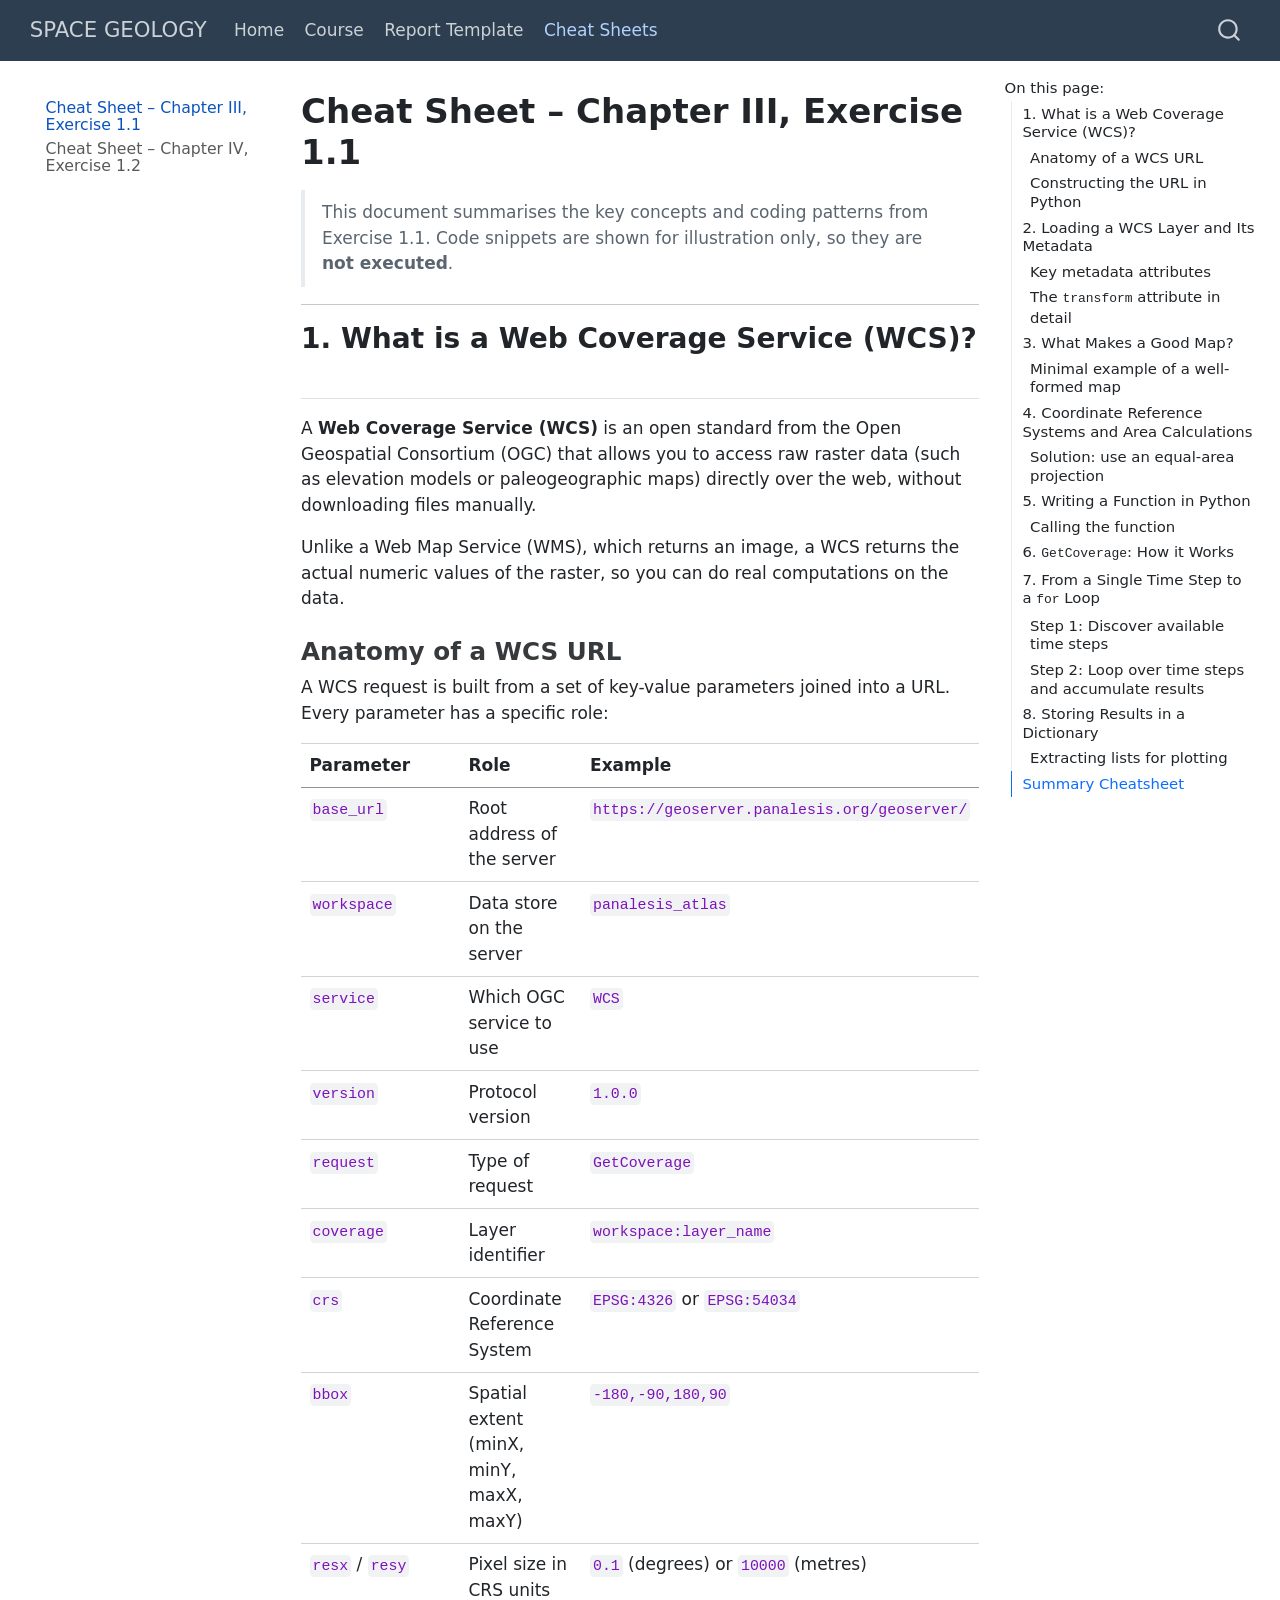
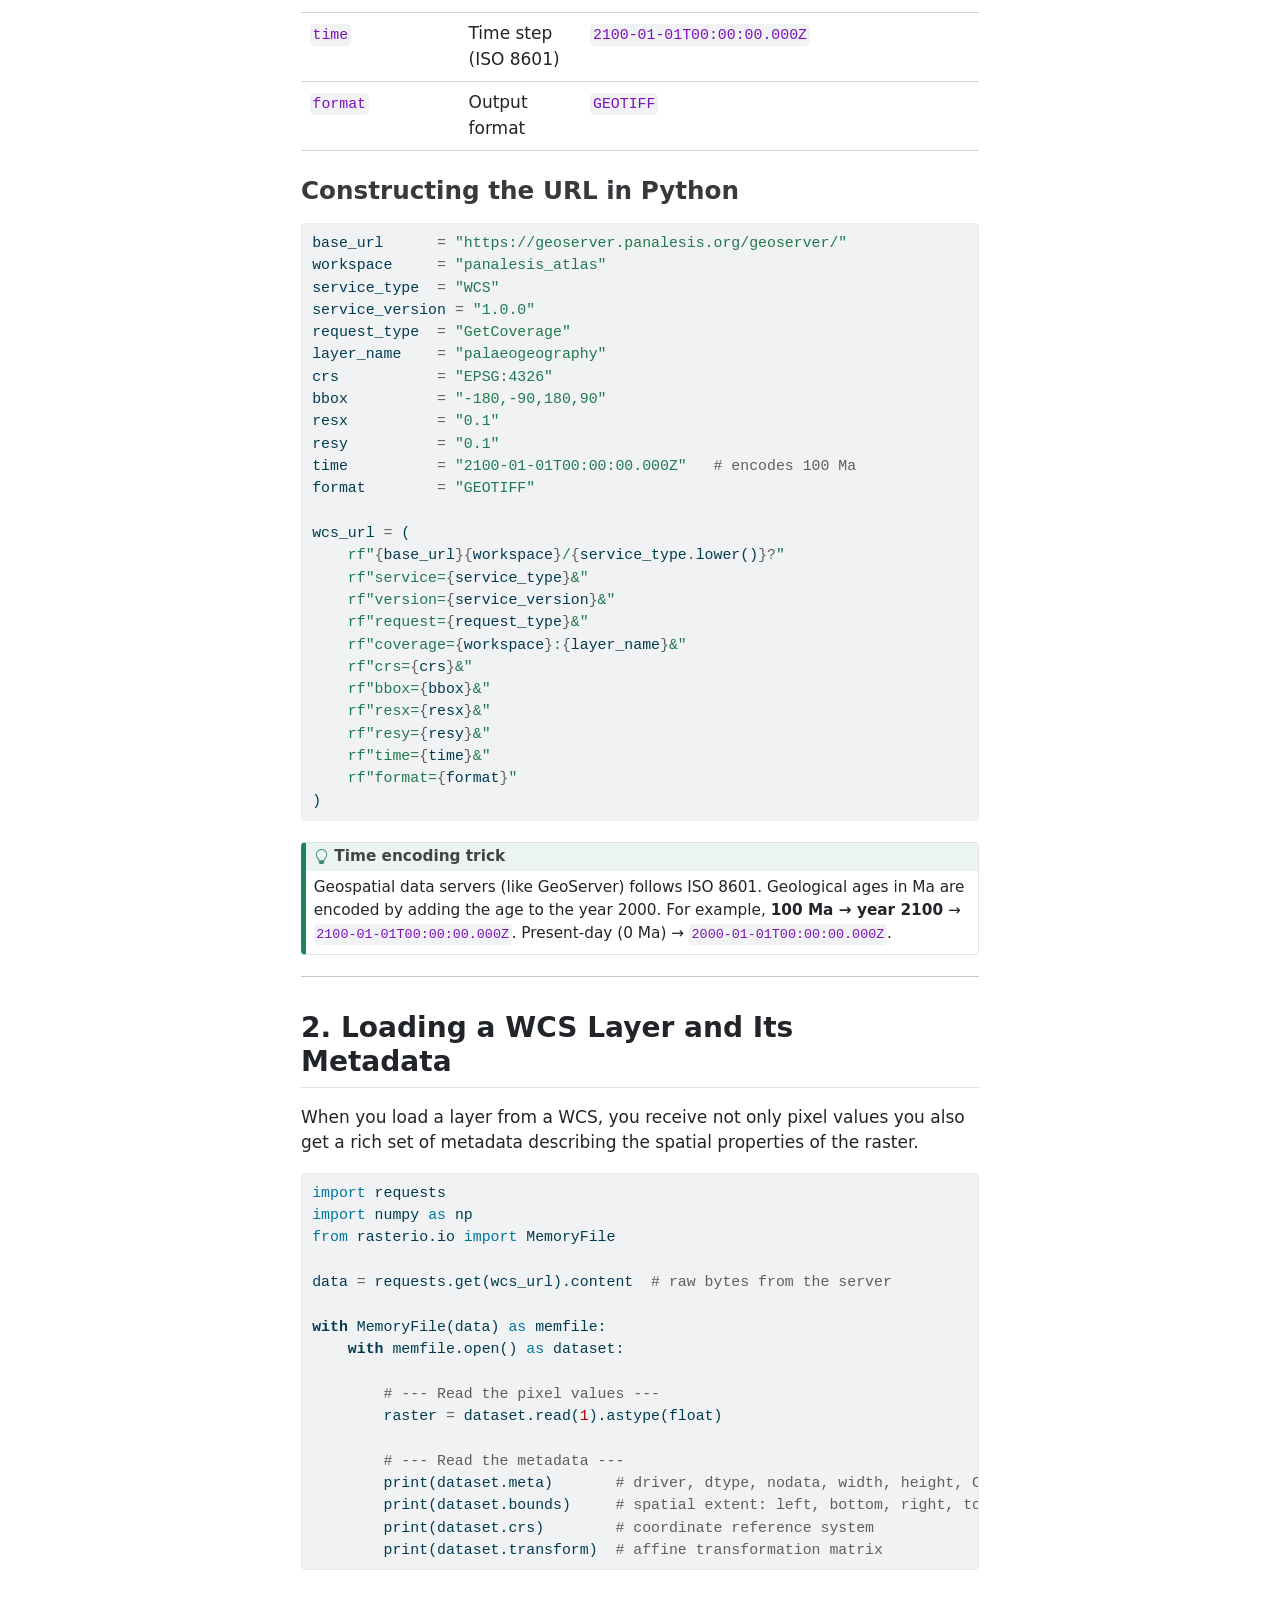
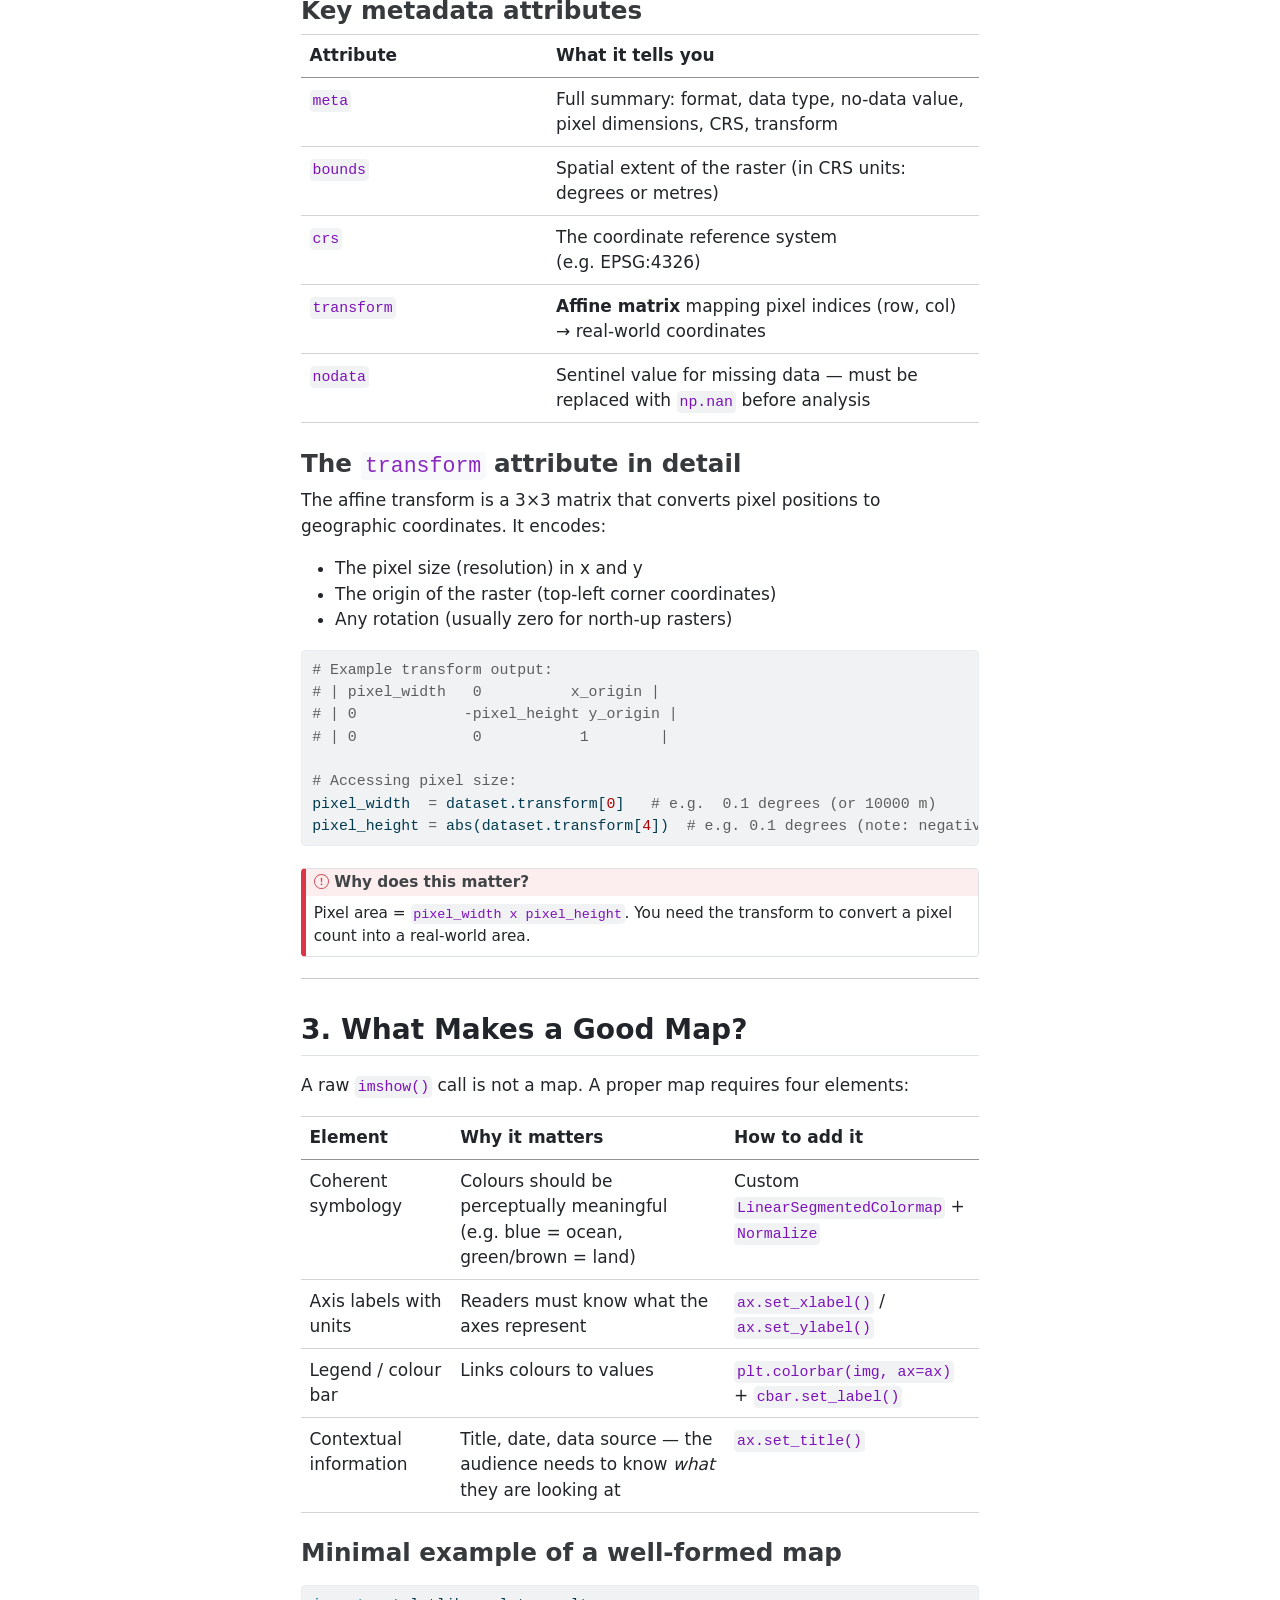
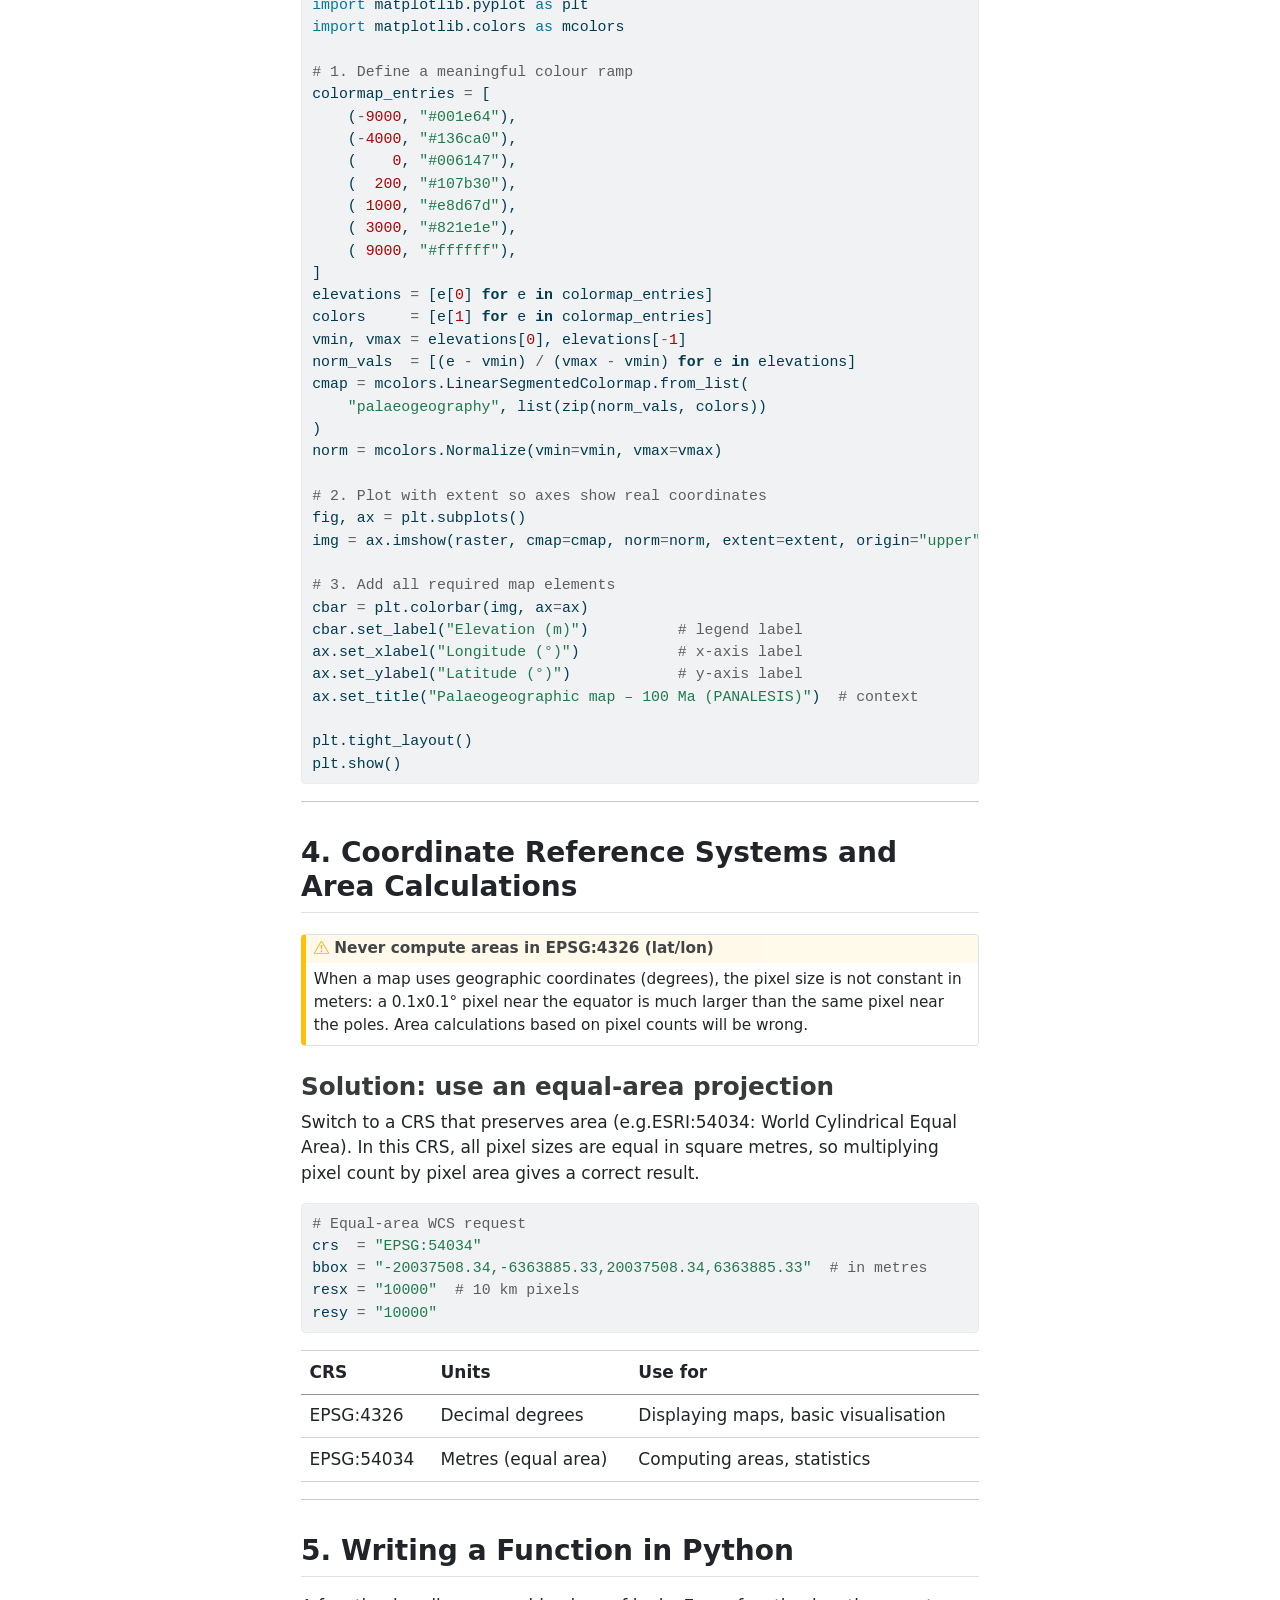
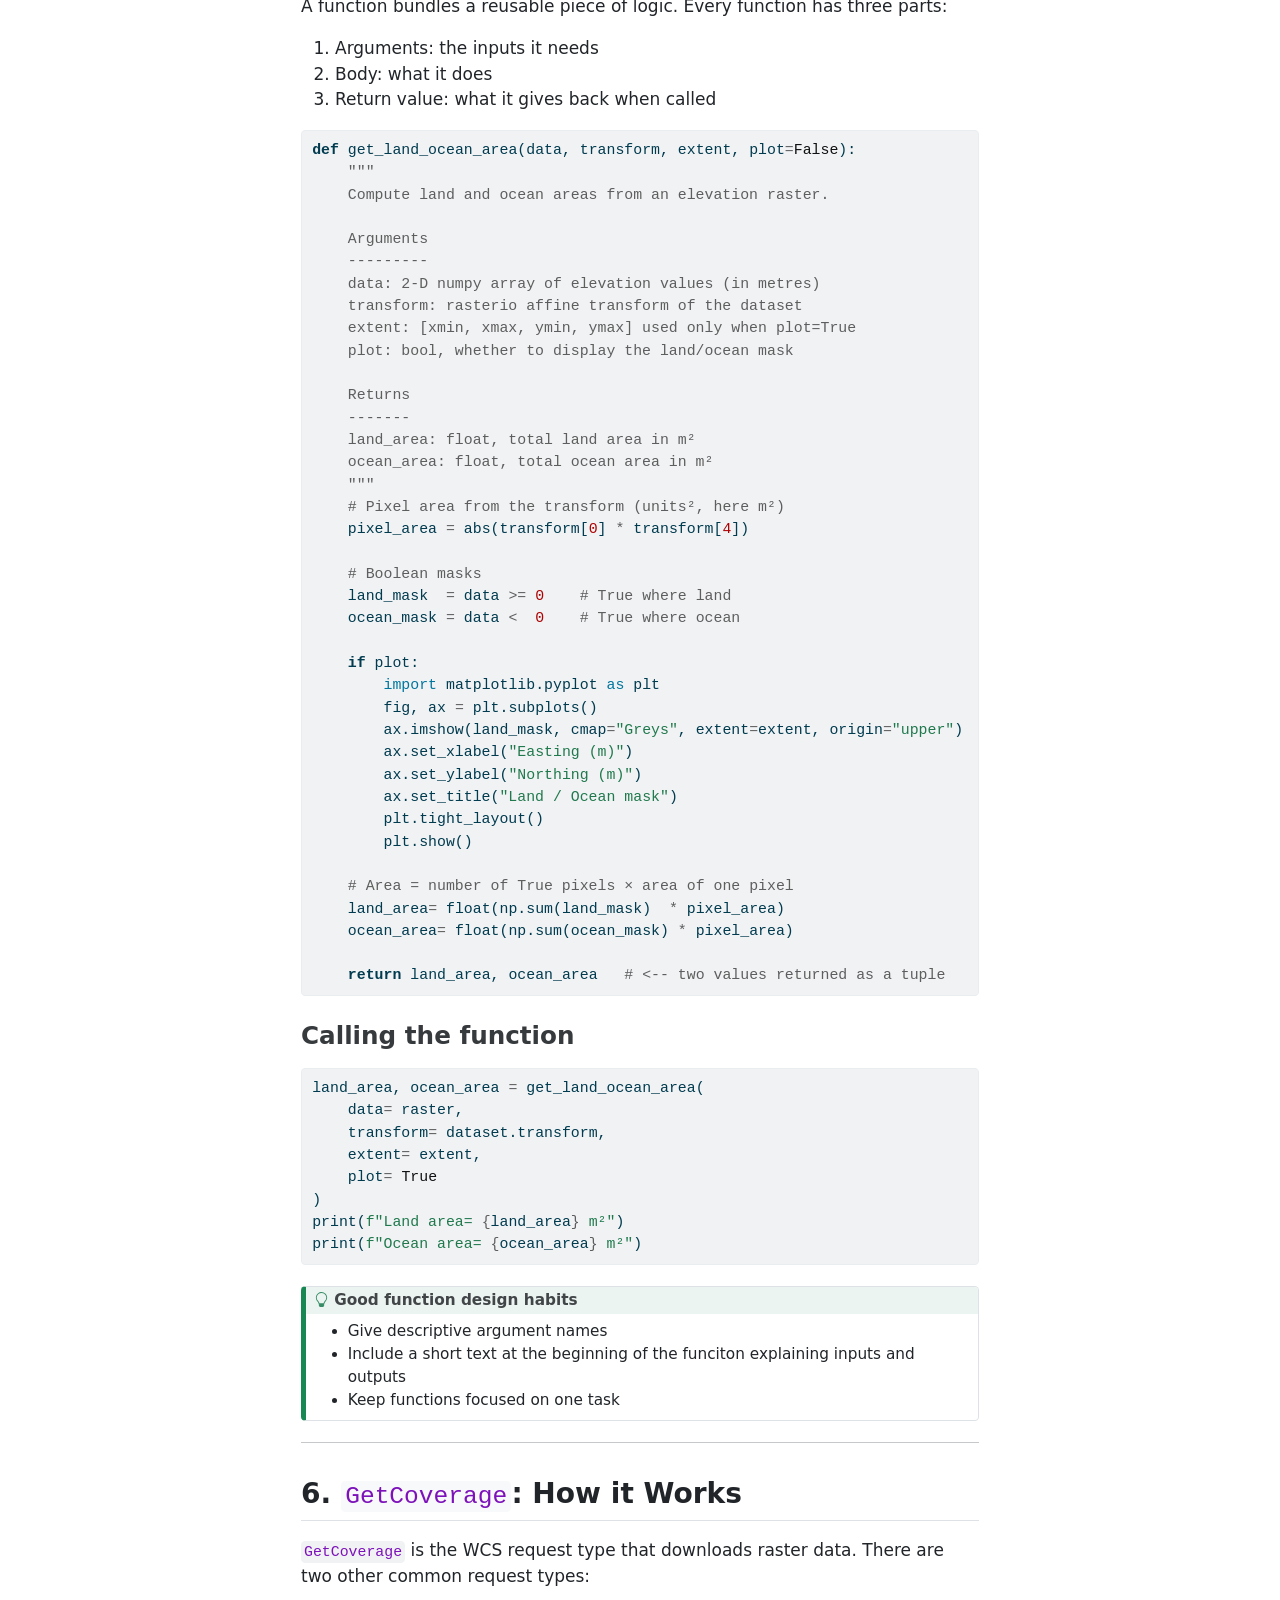
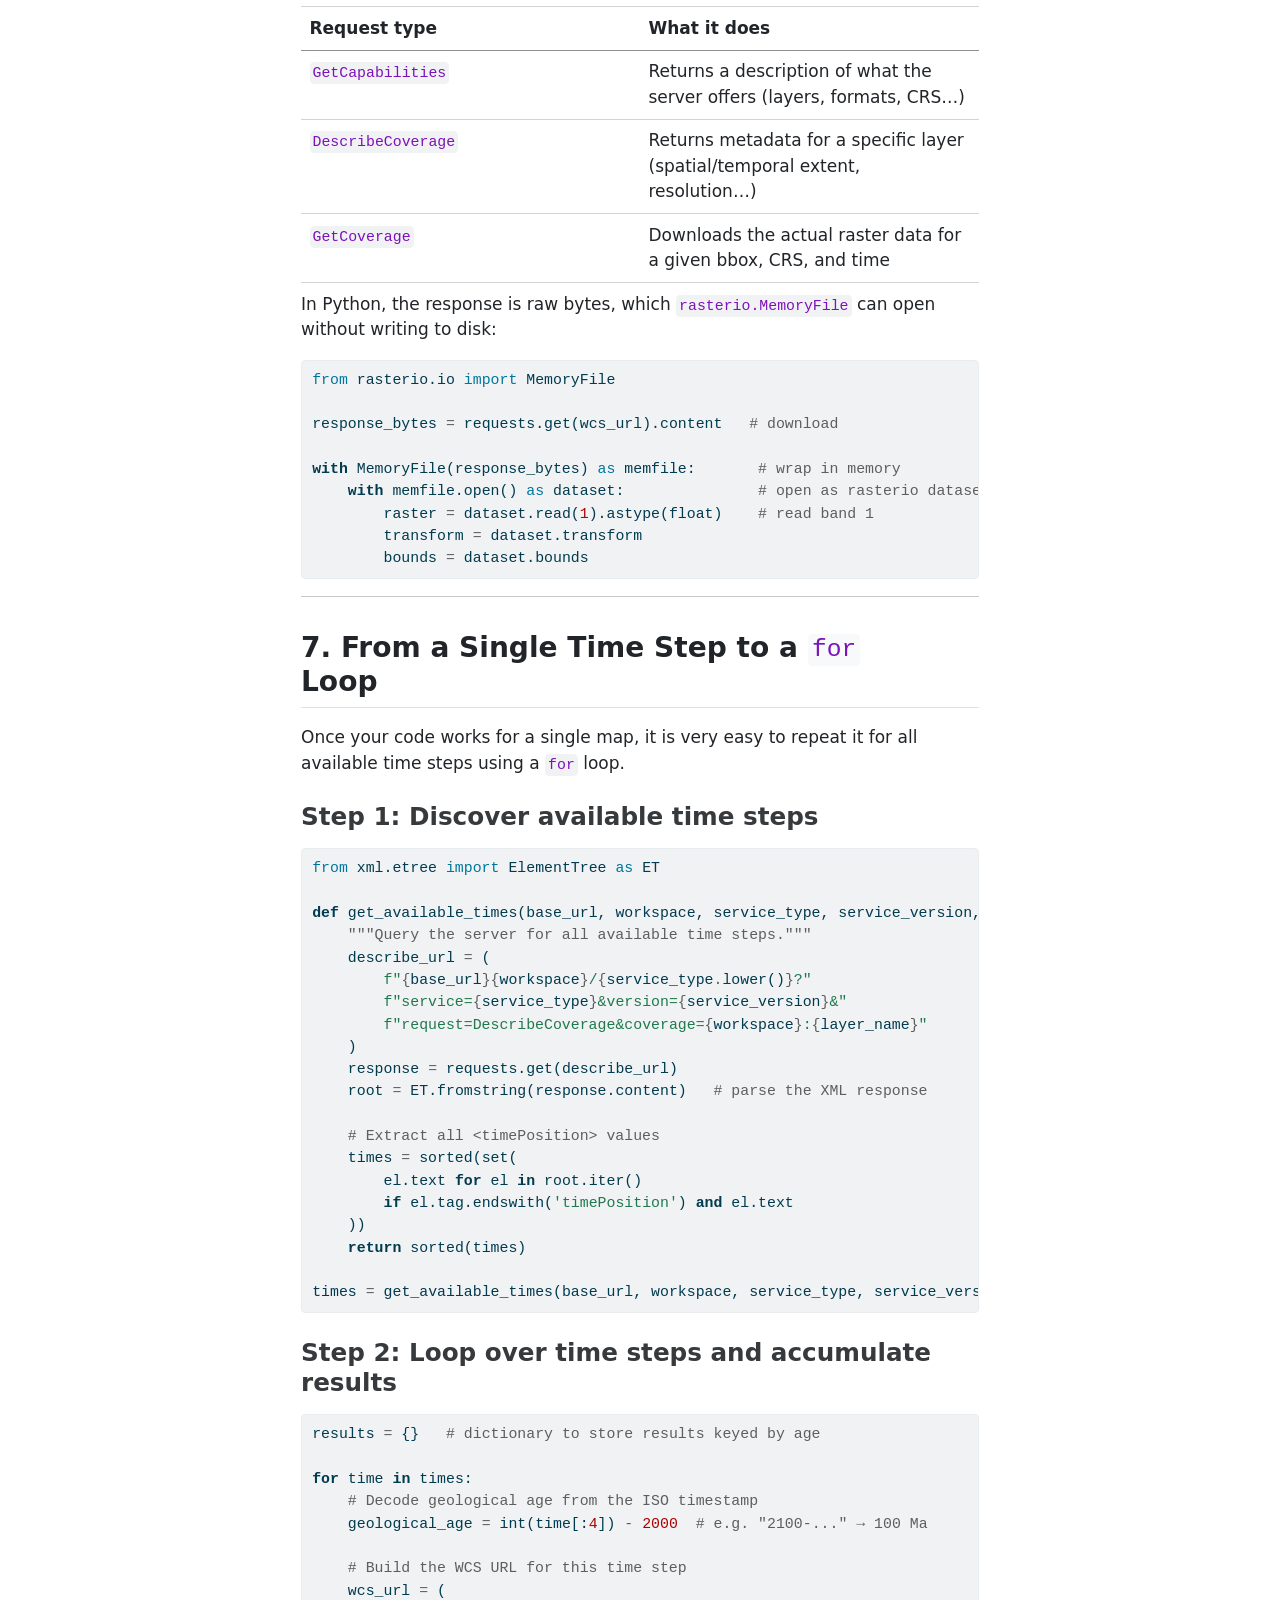
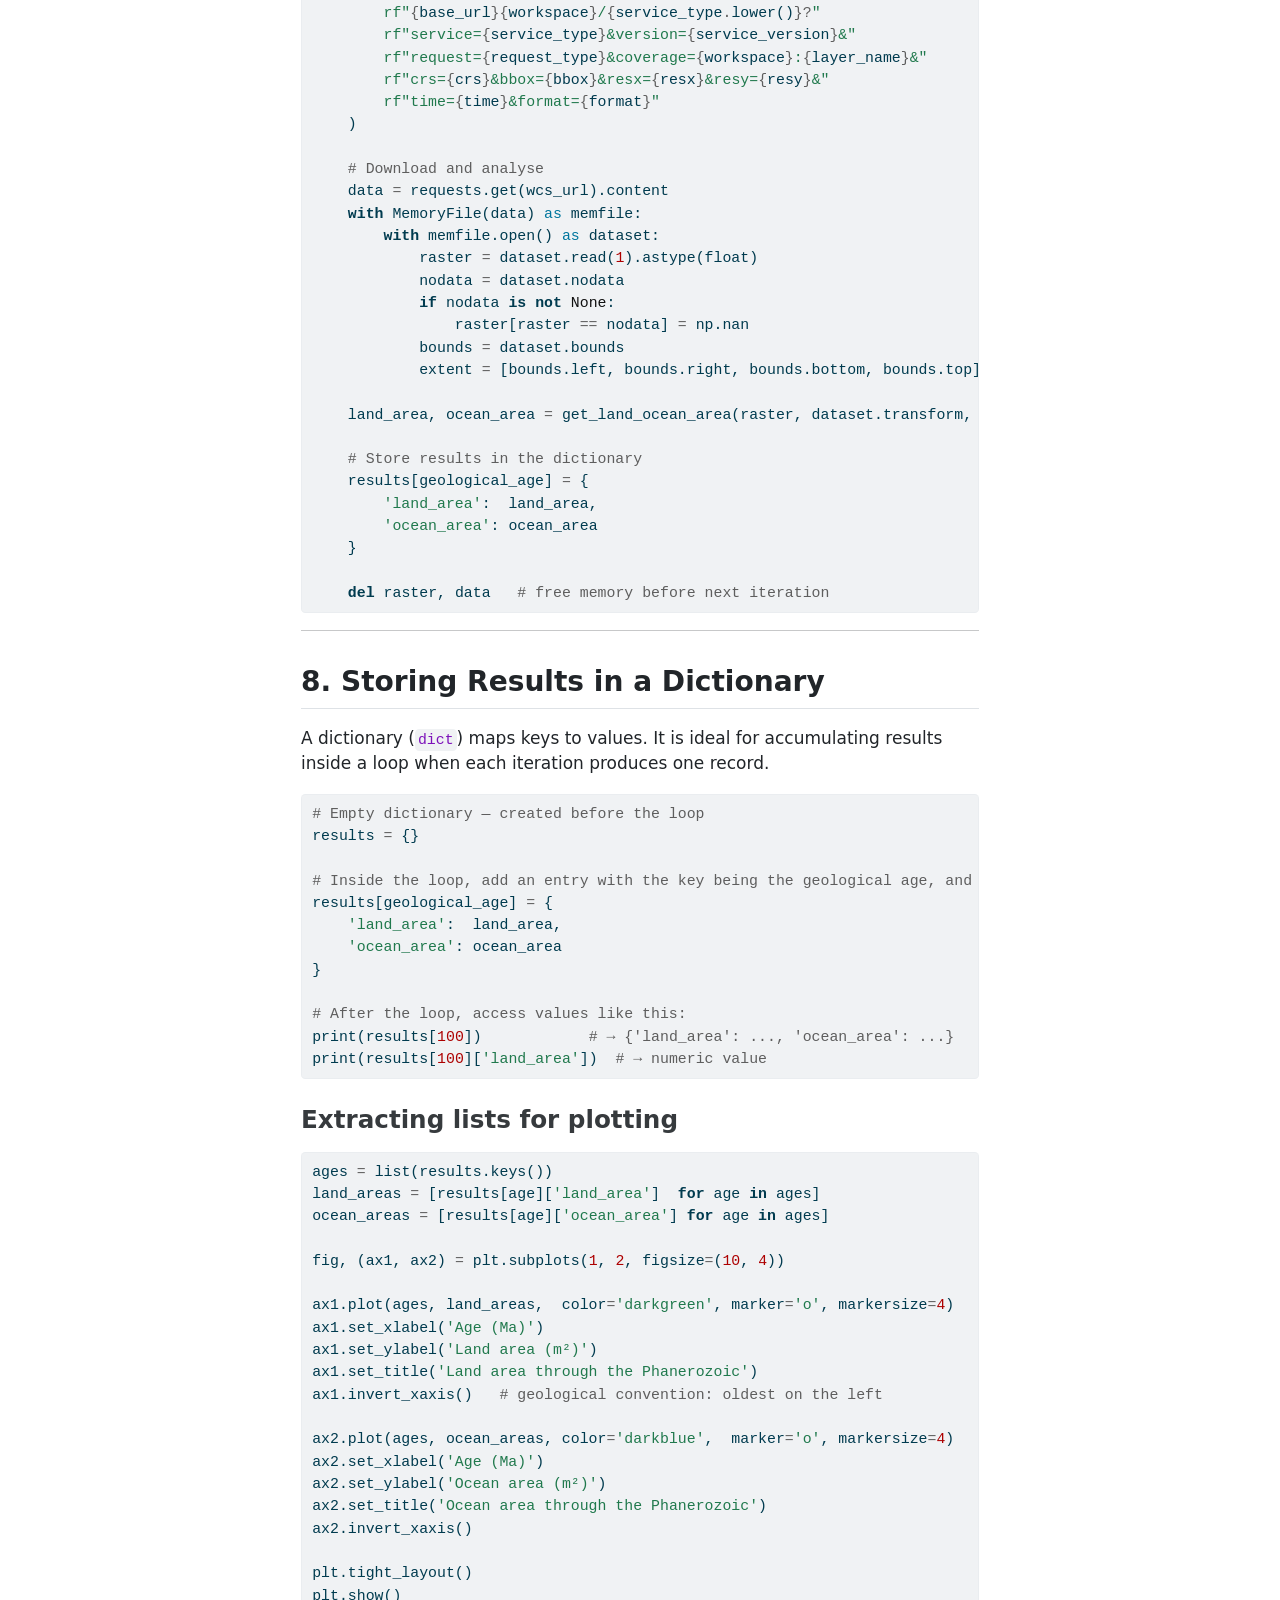
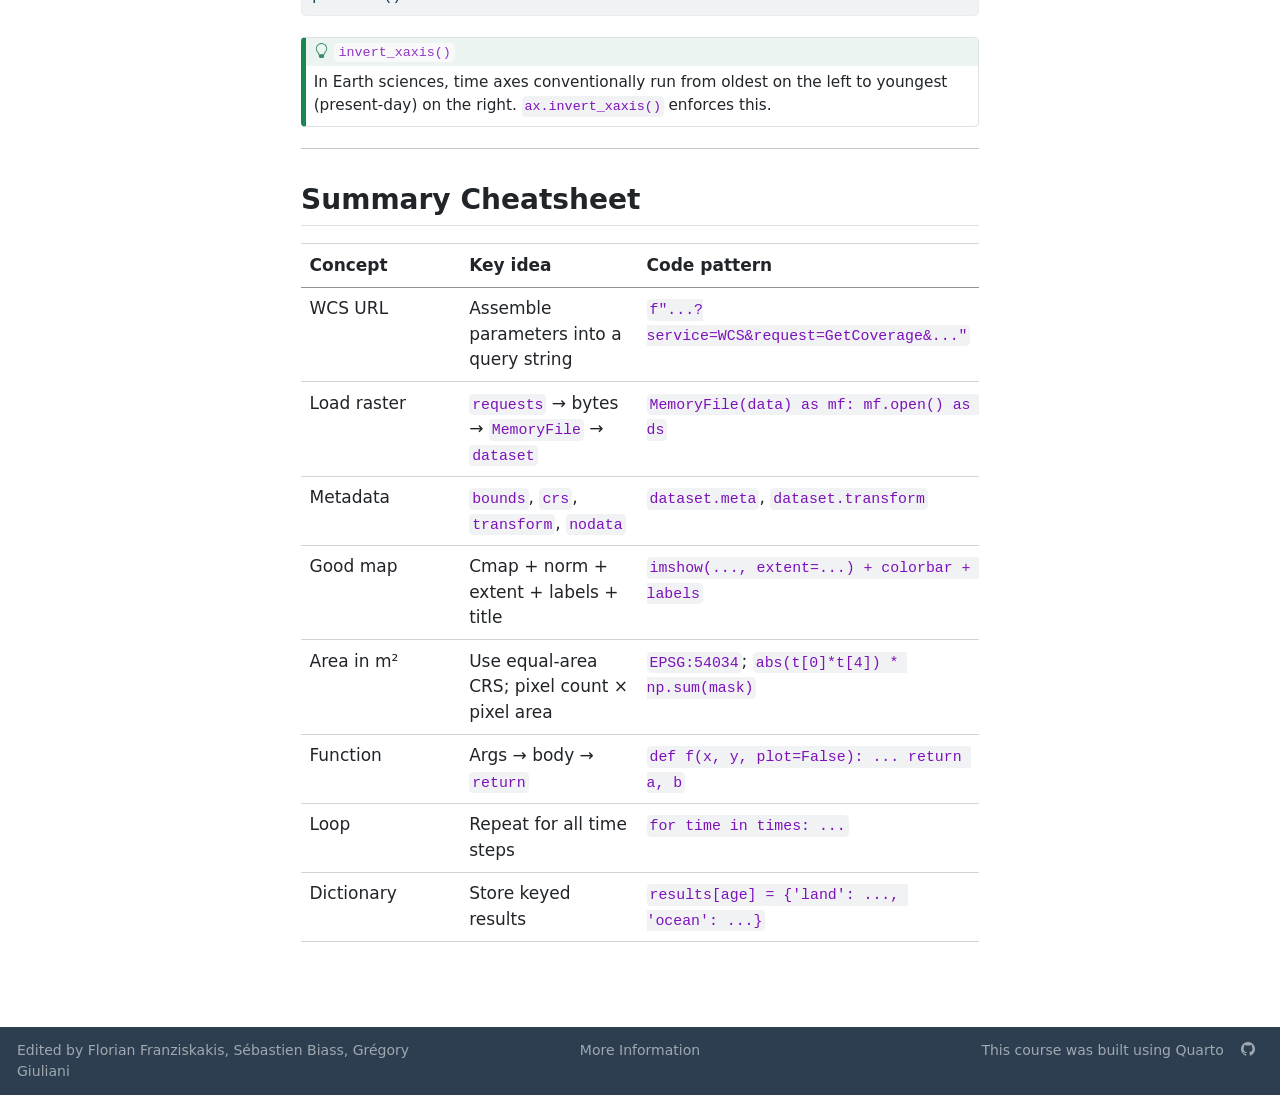
==== cheat_sheets/cheat_sheet_chapter3_ex1_1.html @ 06c9c77f "Built site for gh-pages" ====
<!DOCTYPE html>
<html xmlns="http://www.w3.org/1999/xhtml" lang="en" xml:lang="en"><head>

<meta charset="utf-8">
<meta name="generator" content="quarto-1.9.36">

<meta name="viewport" content="width=device-width, initial-scale=1.0, user-scalable=yes">


<title>Cheat Sheet – Chapter III, Exercise 1.1 – SPACE GEOLOGY</title>
<style>
/* Default styles provided by pandoc.
** See https://pandoc.org/MANUAL.html#variables-for-html for config info.
*/
code{white-space: pre-wrap;}
span.smallcaps{font-variant: small-caps;}
div.columns{display: flex; gap: min(4vw, 1.5em);}
div.column{flex: auto; overflow-x: auto;}
div.hanging-indent{margin-left: 1.5em; text-indent: -1.5em;}
ul.task-list{list-style: none;}
ul.task-list li input[type="checkbox"] {
  width: 0.8em;
  margin: 0 0.8em 0.2em -1em; /* quarto-specific, see https://github.com/quarto-dev/quarto-cli/issues/4556 */ 
  vertical-align: middle;
}
/* CSS for syntax highlighting */
html { -webkit-text-size-adjust: 100%; }
pre > code.sourceCode { white-space: pre; position: relative; }
pre > code.sourceCode > span { display: inline-block; line-height: 1.25; }
pre > code.sourceCode > span:empty { height: 1.2em; }
.sourceCode { overflow: visible; }
code.sourceCode > span { color: inherit; text-decoration: inherit; }
div.sourceCode { margin: 1em 0; }
pre.sourceCode { margin: 0; }
@media screen {
div.sourceCode { overflow: auto; }
}
@media print {
pre > code.sourceCode { white-space: pre-wrap; }
pre > code.sourceCode > span { text-indent: -5em; padding-left: 5em; }
}
pre.numberSource code
  { counter-reset: source-line 0; }
pre.numberSource code > span
  { position: relative; left: -4em; counter-increment: source-line; }
pre.numberSource code > span > a:first-child::before
  { content: counter(source-line);
    position: relative; left: -1em; text-align: right; vertical-align: baseline;
    border: none; display: inline-block;
    -webkit-touch-callout: none; -webkit-user-select: none;
    -khtml-user-select: none; -moz-user-select: none;
    -ms-user-select: none; user-select: none;
    padding: 0 4px; width: 4em;
  }
pre.numberSource { margin-left: 3em;  padding-left: 4px; }
div.sourceCode
  {   }
@media screen {
pre > code.sourceCode > span > a:first-child::before { text-decoration: underline; }
}
</style>


<script src="../site_libs/quarto-nav/quarto-nav.js"></script>
<script src="../site_libs/quarto-nav/headroom.min.js"></script>
<script src="../site_libs/clipboard/clipboard.min.js"></script>
<script src="../site_libs/quarto-search/autocomplete.umd.js"></script>
<script src="../site_libs/quarto-search/fuse.min.js"></script>
<script src="../site_libs/quarto-search/quarto-search.js"></script>
<meta name="quarto:offset" content="../">
<script src="../site_libs/quarto-html/quarto.js" type="module"></script>
<script src="../site_libs/quarto-html/tabsets/tabsets.js" type="module"></script>
<script src="../site_libs/quarto-html/popper.min.js"></script>
<script src="../site_libs/quarto-html/tippy.umd.min.js"></script>
<script src="../site_libs/quarto-html/anchor.min.js"></script>
<link href="../site_libs/quarto-html/tippy.css" rel="stylesheet">
<link href="../site_libs/quarto-html/quarto-syntax-highlighting-845c23b38eaddc0f92fda52bfe77a8c8.css" rel="stylesheet" id="quarto-text-highlighting-styles">
<script src="../site_libs/bootstrap/bootstrap.min.js"></script>
<link href="../site_libs/bootstrap/bootstrap-icons.css" rel="stylesheet">
<link href="../site_libs/bootstrap/bootstrap-28c44aa470ea313cc8c99381a8c300ab.min.css" rel="stylesheet" append-hash="true" id="quarto-bootstrap" data-mode="light">
<script id="quarto-search-options" type="application/json">{
  "location": "navbar",
  "copy-button": false,
  "collapse-after": 3,
  "panel-placement": "end",
  "type": "overlay",
  "limit": 50,
  "keyboard-shortcut": [
    "f",
    "/",
    "s"
  ],
  "show-item-context": false,
  "language": {
    "search-no-results-text": "No results",
    "search-matching-documents-text": "matching documents",
    "search-copy-link-title": "Copy link to search",
    "search-hide-matches-text": "Hide additional matches",
    "search-more-match-text": "more match in this document",
    "search-more-matches-text": "more matches in this document",
    "search-clear-button-title": "Clear",
    "search-text-placeholder": "",
    "search-detached-cancel-button-title": "Cancel",
    "search-submit-button-title": "Submit",
    "search-label": "Search"
  }
}</script>


</head>

<body class="nav-sidebar floating nav-fixed quarto-light">

<div id="quarto-search-results"></div>
  <header id="quarto-header" class="headroom fixed-top">
    <nav class="navbar navbar-expand-lg " data-bs-theme="dark">
      <div class="navbar-container container-fluid">
      <div class="navbar-brand-container mx-auto">
    <a class="navbar-brand" href="../index.html">
    <span class="navbar-title">SPACE GEOLOGY</span>
    </a>
  </div>
            <div id="quarto-search" class="" title="Search"></div>
          <button class="navbar-toggler" type="button" data-bs-toggle="collapse" data-bs-target="#navbarCollapse" aria-controls="navbarCollapse" role="menu" aria-expanded="false" aria-label="Toggle navigation" onclick="if (window.quartoToggleHeadroom) { window.quartoToggleHeadroom(); }">
  <span class="navbar-toggler-icon"></span>
</button>
          <div class="collapse navbar-collapse" id="navbarCollapse">
            <ul class="navbar-nav navbar-nav-scroll me-auto">
  <li class="nav-item">
    <a class="nav-link" href="../index.html"> 
<span class="menu-text">Home</span></a>
  </li>  
  <li class="nav-item">
    <a class="nav-link" href="../course/chapter1_intro.html"> 
<span class="menu-text">Course</span></a>
  </li>  
  <li class="nav-item">
    <a class="nav-link" href="../report/report.html"> 
<span class="menu-text">Report Template</span></a>
  </li>  
  <li class="nav-item">
    <a class="nav-link active" href="../cheat_sheets/cheat_sheet_chapter3_ex1_1.html" aria-current="page"> 
<span class="menu-text">Cheat Sheets</span></a>
  </li>  
</ul>
          </div> <!-- /navcollapse -->
            <div class="quarto-navbar-tools">
</div>
      </div> <!-- /container-fluid -->
    </nav>
  <nav class="quarto-secondary-nav">
    <div class="container-fluid d-flex">
      <button type="button" class="quarto-btn-toggle btn" data-bs-toggle="collapse" role="button" data-bs-target=".quarto-sidebar-collapse-item" aria-controls="quarto-sidebar" aria-expanded="false" aria-label="Toggle sidebar navigation" onclick="if (window.quartoToggleHeadroom) { window.quartoToggleHeadroom(); }">
        <i class="bi bi-layout-text-sidebar-reverse"></i>
      </button>
        <nav class="quarto-page-breadcrumbs" aria-label="breadcrumb"><ol class="breadcrumb"><li class="breadcrumb-item"><a href="../cheat_sheets/cheat_sheet_chapter3_ex1_1.html">Cheat Sheet – Chapter III, Exercise 1.1</a></li></ol></nav>
        <a class="flex-grow-1" role="navigation" data-bs-toggle="collapse" data-bs-target=".quarto-sidebar-collapse-item" aria-controls="quarto-sidebar" aria-expanded="false" aria-label="Toggle sidebar navigation" onclick="if (window.quartoToggleHeadroom) { window.quartoToggleHeadroom(); }">      
        </a>
    </div>
  </nav>
</header>
<!-- content -->
<div id="quarto-content" class="quarto-container page-columns page-rows-contents page-layout-article page-navbar">
<!-- sidebar -->
  <nav id="quarto-sidebar" class="sidebar collapse collapse-horizontal quarto-sidebar-collapse-item sidebar-navigation floating overflow-auto">
    <div class="sidebar-menu-container"> 
    <ul class="list-unstyled mt-1">
        <li class="sidebar-item">
  <div class="sidebar-item-container"> 
  <a href="../cheat_sheets/cheat_sheet_chapter3_ex1_1.html" class="sidebar-item-text sidebar-link active">
 <span class="menu-text">Cheat Sheet – Chapter III, Exercise 1.1</span></a>
  </div>
</li>
        <li class="sidebar-item">
  <div class="sidebar-item-container"> 
  <a href="../cheat_sheets/cheat_sheet_chapter4_ex1_2.html" class="sidebar-item-text sidebar-link">
 <span class="menu-text">Cheat Sheet – Chapter IV, Exercise 1.2</span></a>
  </div>
</li>
    </ul>
    </div>
</nav>
<div id="quarto-sidebar-glass" class="quarto-sidebar-collapse-item" data-bs-toggle="collapse" data-bs-target=".quarto-sidebar-collapse-item"></div>
<!-- margin-sidebar -->
    <div id="quarto-margin-sidebar" class="sidebar margin-sidebar">
        <nav id="TOC" role="doc-toc" class="toc-active" data-toc-expanded="99">
    <h2 id="toc-title">On this page:</h2>
   
  <ul>
  <li><a href="#what-is-a-web-coverage-service-wcs" id="toc-what-is-a-web-coverage-service-wcs" class="nav-link active" data-scroll-target="#what-is-a-web-coverage-service-wcs">1. What is a Web Coverage Service (WCS)?</a>
  <ul class="collapse">
  <li><a href="#anatomy-of-a-wcs-url" id="toc-anatomy-of-a-wcs-url" class="nav-link" data-scroll-target="#anatomy-of-a-wcs-url">Anatomy of a WCS URL</a></li>
  <li><a href="#constructing-the-url-in-python" id="toc-constructing-the-url-in-python" class="nav-link" data-scroll-target="#constructing-the-url-in-python">Constructing the URL in Python</a></li>
  </ul></li>
  <li><a href="#loading-a-wcs-layer-and-its-metadata" id="toc-loading-a-wcs-layer-and-its-metadata" class="nav-link" data-scroll-target="#loading-a-wcs-layer-and-its-metadata">2. Loading a WCS Layer and Its Metadata</a>
  <ul class="collapse">
  <li><a href="#key-metadata-attributes" id="toc-key-metadata-attributes" class="nav-link" data-scroll-target="#key-metadata-attributes">Key metadata attributes</a></li>
  <li><a href="#the-transform-attribute-in-detail" id="toc-the-transform-attribute-in-detail" class="nav-link" data-scroll-target="#the-transform-attribute-in-detail">The <code>transform</code> attribute in detail</a></li>
  </ul></li>
  <li><a href="#what-makes-a-good-map" id="toc-what-makes-a-good-map" class="nav-link" data-scroll-target="#what-makes-a-good-map">3. What Makes a Good Map?</a>
  <ul class="collapse">
  <li><a href="#minimal-example-of-a-well-formed-map" id="toc-minimal-example-of-a-well-formed-map" class="nav-link" data-scroll-target="#minimal-example-of-a-well-formed-map">Minimal example of a well-formed map</a></li>
  </ul></li>
  <li><a href="#coordinate-reference-systems-and-area-calculations" id="toc-coordinate-reference-systems-and-area-calculations" class="nav-link" data-scroll-target="#coordinate-reference-systems-and-area-calculations">4. Coordinate Reference Systems and Area Calculations</a>
  <ul class="collapse">
  <li><a href="#solution-use-an-equal-area-projection" id="toc-solution-use-an-equal-area-projection" class="nav-link" data-scroll-target="#solution-use-an-equal-area-projection">Solution: use an equal-area projection</a></li>
  </ul></li>
  <li><a href="#writing-a-function-in-python" id="toc-writing-a-function-in-python" class="nav-link" data-scroll-target="#writing-a-function-in-python">5. Writing a Function in Python</a>
  <ul class="collapse">
  <li><a href="#calling-the-function" id="toc-calling-the-function" class="nav-link" data-scroll-target="#calling-the-function">Calling the function</a></li>
  </ul></li>
  <li><a href="#getcoverage-how-it-works" id="toc-getcoverage-how-it-works" class="nav-link" data-scroll-target="#getcoverage-how-it-works">6. <code>GetCoverage</code>: How it Works</a></li>
  <li><a href="#from-a-single-time-step-to-a-for-loop" id="toc-from-a-single-time-step-to-a-for-loop" class="nav-link" data-scroll-target="#from-a-single-time-step-to-a-for-loop">7. From a Single Time Step to a <code>for</code> Loop</a>
  <ul class="collapse">
  <li><a href="#step-1-discover-available-time-steps" id="toc-step-1-discover-available-time-steps" class="nav-link" data-scroll-target="#step-1-discover-available-time-steps">Step 1: Discover available time steps</a></li>
  <li><a href="#step-2-loop-over-time-steps-and-accumulate-results" id="toc-step-2-loop-over-time-steps-and-accumulate-results" class="nav-link" data-scroll-target="#step-2-loop-over-time-steps-and-accumulate-results">Step 2: Loop over time steps and accumulate results</a></li>
  </ul></li>
  <li><a href="#storing-results-in-a-dictionary" id="toc-storing-results-in-a-dictionary" class="nav-link" data-scroll-target="#storing-results-in-a-dictionary">8. Storing Results in a Dictionary</a>
  <ul class="collapse">
  <li><a href="#extracting-lists-for-plotting" id="toc-extracting-lists-for-plotting" class="nav-link" data-scroll-target="#extracting-lists-for-plotting">Extracting lists for plotting</a></li>
  </ul></li>
  <li><a href="#summary-cheatsheet" id="toc-summary-cheatsheet" class="nav-link" data-scroll-target="#summary-cheatsheet">Summary Cheatsheet</a></li>
  </ul>
</nav>
    </div>
<!-- main -->
<main class="content" id="quarto-document-content">

<header id="title-block-header" class="quarto-title-block default">
<div class="quarto-title">
<h1 class="title">Cheat Sheet – Chapter III, Exercise 1.1</h1>
</div>



<div class="quarto-title-meta">

    
  
    
  </div>
  


</header>


<blockquote class="blockquote">
<p>This document summarises the key concepts and coding patterns from Exercise 1.1. Code snippets are shown for illustration only, so they are <strong>not executed</strong>.</p>
</blockquote>
<hr>
<section id="what-is-a-web-coverage-service-wcs" class="level2">
<h2 class="anchored" data-anchor-id="what-is-a-web-coverage-service-wcs">1. What is a Web Coverage Service (WCS)?</h2>
<p>A <strong>Web Coverage Service (WCS)</strong> is an open standard from the Open Geospatial Consortium (OGC) that allows you to access raw raster data (such as elevation models or paleogeographic maps) directly over the web, without downloading files manually.</p>
<p>Unlike a Web Map Service (WMS), which returns an image, a WCS returns the actual numeric values of the raster, so you can do real computations on the data.</p>
<section id="anatomy-of-a-wcs-url" class="level3">
<h3 class="anchored" data-anchor-id="anatomy-of-a-wcs-url">Anatomy of a WCS URL</h3>
<p>A WCS request is built from a set of key-value parameters joined into a URL. Every parameter has a specific role:</p>
<table class="caption-top table">
<colgroup>
<col style="width: 42%">
<col style="width: 23%">
<col style="width: 34%">
</colgroup>
<thead>
<tr class="header">
<th>Parameter</th>
<th>Role</th>
<th>Example</th>
</tr>
</thead>
<tbody>
<tr class="odd">
<td><code>base_url</code></td>
<td>Root address of the server</td>
<td><code>https://geoserver.panalesis.org/geoserver/</code></td>
</tr>
<tr class="even">
<td><code>workspace</code></td>
<td>Data store on the server</td>
<td><code>panalesis_atlas</code></td>
</tr>
<tr class="odd">
<td><code>service</code></td>
<td>Which OGC service to use</td>
<td><code>WCS</code></td>
</tr>
<tr class="even">
<td><code>version</code></td>
<td>Protocol version</td>
<td><code>1.0.0</code></td>
</tr>
<tr class="odd">
<td><code>request</code></td>
<td>Type of request</td>
<td><code>GetCoverage</code></td>
</tr>
<tr class="even">
<td><code>coverage</code></td>
<td>Layer identifier</td>
<td><code>workspace:layer_name</code></td>
</tr>
<tr class="odd">
<td><code>crs</code></td>
<td>Coordinate Reference System</td>
<td><code>EPSG:4326</code> or <code>EPSG:54034</code></td>
</tr>
<tr class="even">
<td><code>bbox</code></td>
<td>Spatial extent (minX, minY, maxX, maxY)</td>
<td><code>-180,-90,180,90</code></td>
</tr>
<tr class="odd">
<td><code>resx</code> / <code>resy</code></td>
<td>Pixel size in CRS units</td>
<td><code>0.1</code> (degrees) or <code>10000</code> (metres)</td>
</tr>
<tr class="even">
<td><code>time</code></td>
<td>Time step (ISO 8601)</td>
<td><code>2100-01-01T00:00:00.000Z</code></td>
</tr>
<tr class="odd">
<td><code>format</code></td>
<td>Output format</td>
<td><code>GEOTIFF</code></td>
</tr>
</tbody>
</table>
</section>
<section id="constructing-the-url-in-python" class="level3">
<h3 class="anchored" data-anchor-id="constructing-the-url-in-python">Constructing the URL in Python</h3>
<div id="d4e58708" class="cell" data-execution_count="1">
<div class="code-copy-outer-scaffold"><div class="sourceCode cell-code" id="cb1"><pre class="sourceCode python code-with-copy"><code class="sourceCode python"><span id="cb1-1"><a href="#cb1-1" aria-hidden="true" tabindex="-1"></a>base_url      <span class="op">=</span> <span class="st">"https://geoserver.panalesis.org/geoserver/"</span></span>
<span id="cb1-2"><a href="#cb1-2" aria-hidden="true" tabindex="-1"></a>workspace     <span class="op">=</span> <span class="st">"panalesis_atlas"</span></span>
<span id="cb1-3"><a href="#cb1-3" aria-hidden="true" tabindex="-1"></a>service_type  <span class="op">=</span> <span class="st">"WCS"</span></span>
<span id="cb1-4"><a href="#cb1-4" aria-hidden="true" tabindex="-1"></a>service_version <span class="op">=</span> <span class="st">"1.0.0"</span></span>
<span id="cb1-5"><a href="#cb1-5" aria-hidden="true" tabindex="-1"></a>request_type  <span class="op">=</span> <span class="st">"GetCoverage"</span></span>
<span id="cb1-6"><a href="#cb1-6" aria-hidden="true" tabindex="-1"></a>layer_name    <span class="op">=</span> <span class="st">"palaeogeography"</span></span>
<span id="cb1-7"><a href="#cb1-7" aria-hidden="true" tabindex="-1"></a>crs           <span class="op">=</span> <span class="st">"EPSG:4326"</span></span>
<span id="cb1-8"><a href="#cb1-8" aria-hidden="true" tabindex="-1"></a>bbox          <span class="op">=</span> <span class="st">"-180,-90,180,90"</span></span>
<span id="cb1-9"><a href="#cb1-9" aria-hidden="true" tabindex="-1"></a>resx          <span class="op">=</span> <span class="st">"0.1"</span></span>
<span id="cb1-10"><a href="#cb1-10" aria-hidden="true" tabindex="-1"></a>resy          <span class="op">=</span> <span class="st">"0.1"</span></span>
<span id="cb1-11"><a href="#cb1-11" aria-hidden="true" tabindex="-1"></a>time          <span class="op">=</span> <span class="st">"2100-01-01T00:00:00.000Z"</span>   <span class="co"># encodes 100 Ma</span></span>
<span id="cb1-12"><a href="#cb1-12" aria-hidden="true" tabindex="-1"></a><span class="bu">format</span>        <span class="op">=</span> <span class="st">"GEOTIFF"</span></span>
<span id="cb1-13"><a href="#cb1-13" aria-hidden="true" tabindex="-1"></a></span>
<span id="cb1-14"><a href="#cb1-14" aria-hidden="true" tabindex="-1"></a>wcs_url <span class="op">=</span> (</span>
<span id="cb1-15"><a href="#cb1-15" aria-hidden="true" tabindex="-1"></a>    <span class="vs">rf"</span><span class="sc">{</span>base_url<span class="sc">}{</span>workspace<span class="sc">}</span><span class="vs">/</span><span class="sc">{</span>service_type<span class="sc">.</span>lower()<span class="sc">}</span><span class="op">?</span><span class="vs">"</span></span>
<span id="cb1-16"><a href="#cb1-16" aria-hidden="true" tabindex="-1"></a>    <span class="vs">rf"service=</span><span class="sc">{</span>service_type<span class="sc">}</span><span class="vs">&amp;"</span></span>
<span id="cb1-17"><a href="#cb1-17" aria-hidden="true" tabindex="-1"></a>    <span class="vs">rf"version=</span><span class="sc">{</span>service_version<span class="sc">}</span><span class="vs">&amp;"</span></span>
<span id="cb1-18"><a href="#cb1-18" aria-hidden="true" tabindex="-1"></a>    <span class="vs">rf"request=</span><span class="sc">{</span>request_type<span class="sc">}</span><span class="vs">&amp;"</span></span>
<span id="cb1-19"><a href="#cb1-19" aria-hidden="true" tabindex="-1"></a>    <span class="vs">rf"coverage=</span><span class="sc">{</span>workspace<span class="sc">}</span><span class="vs">:</span><span class="sc">{</span>layer_name<span class="sc">}</span><span class="vs">&amp;"</span></span>
<span id="cb1-20"><a href="#cb1-20" aria-hidden="true" tabindex="-1"></a>    <span class="vs">rf"crs=</span><span class="sc">{</span>crs<span class="sc">}</span><span class="vs">&amp;"</span></span>
<span id="cb1-21"><a href="#cb1-21" aria-hidden="true" tabindex="-1"></a>    <span class="vs">rf"bbox=</span><span class="sc">{</span>bbox<span class="sc">}</span><span class="vs">&amp;"</span></span>
<span id="cb1-22"><a href="#cb1-22" aria-hidden="true" tabindex="-1"></a>    <span class="vs">rf"resx=</span><span class="sc">{</span>resx<span class="sc">}</span><span class="vs">&amp;"</span></span>
<span id="cb1-23"><a href="#cb1-23" aria-hidden="true" tabindex="-1"></a>    <span class="vs">rf"resy=</span><span class="sc">{</span>resy<span class="sc">}</span><span class="vs">&amp;"</span></span>
<span id="cb1-24"><a href="#cb1-24" aria-hidden="true" tabindex="-1"></a>    <span class="vs">rf"time=</span><span class="sc">{</span>time<span class="sc">}</span><span class="vs">&amp;"</span></span>
<span id="cb1-25"><a href="#cb1-25" aria-hidden="true" tabindex="-1"></a>    <span class="vs">rf"format=</span><span class="sc">{</span><span class="bu">format</span><span class="sc">}</span><span class="vs">"</span></span>
<span id="cb1-26"><a href="#cb1-26" aria-hidden="true" tabindex="-1"></a>)</span></code></pre></div><button title="Copy to Clipboard" class="code-copy-button"><i class="bi"></i></button></div>
</div>
<div class="callout callout-style-default callout-tip callout-titled">
<div class="callout-header d-flex align-content-center">
<div class="callout-icon-container">
<i class="callout-icon"></i>
</div>
<div class="callout-title-container flex-fill">
<span class="screen-reader-only">Tip</span>Time encoding trick
</div>
</div>
<div class="callout-body-container callout-body">
<p>Geospatial data servers (like GeoServer) follows ISO 8601. Geological ages in Ma are encoded by adding the age to the year 2000. For example, <strong>100 Ma → year 2100</strong> → <code>2100-01-01T00:00:00.000Z</code>. Present-day (0 Ma) → <code>2000-01-01T00:00:00.000Z</code>.</p>
</div>
</div>
<hr>
</section>
</section>
<section id="loading-a-wcs-layer-and-its-metadata" class="level2">
<h2 class="anchored" data-anchor-id="loading-a-wcs-layer-and-its-metadata">2. Loading a WCS Layer and Its Metadata</h2>
<p>When you load a layer from a WCS, you receive not only pixel values you also get a rich set of metadata describing the spatial properties of the raster.</p>
<div id="a5f68eff" class="cell" data-execution_count="2">
<div class="code-copy-outer-scaffold"><div class="sourceCode cell-code" id="cb2"><pre class="sourceCode python code-with-copy"><code class="sourceCode python"><span id="cb2-1"><a href="#cb2-1" aria-hidden="true" tabindex="-1"></a><span class="im">import</span> requests</span>
<span id="cb2-2"><a href="#cb2-2" aria-hidden="true" tabindex="-1"></a><span class="im">import</span> numpy <span class="im">as</span> np</span>
<span id="cb2-3"><a href="#cb2-3" aria-hidden="true" tabindex="-1"></a><span class="im">from</span> rasterio.io <span class="im">import</span> MemoryFile</span>
<span id="cb2-4"><a href="#cb2-4" aria-hidden="true" tabindex="-1"></a></span>
<span id="cb2-5"><a href="#cb2-5" aria-hidden="true" tabindex="-1"></a>data <span class="op">=</span> requests.get(wcs_url).content  <span class="co"># raw bytes from the server</span></span>
<span id="cb2-6"><a href="#cb2-6" aria-hidden="true" tabindex="-1"></a></span>
<span id="cb2-7"><a href="#cb2-7" aria-hidden="true" tabindex="-1"></a><span class="cf">with</span> MemoryFile(data) <span class="im">as</span> memfile:</span>
<span id="cb2-8"><a href="#cb2-8" aria-hidden="true" tabindex="-1"></a>    <span class="cf">with</span> memfile.<span class="bu">open</span>() <span class="im">as</span> dataset:</span>
<span id="cb2-9"><a href="#cb2-9" aria-hidden="true" tabindex="-1"></a></span>
<span id="cb2-10"><a href="#cb2-10" aria-hidden="true" tabindex="-1"></a>        <span class="co"># --- Read the pixel values ---</span></span>
<span id="cb2-11"><a href="#cb2-11" aria-hidden="true" tabindex="-1"></a>        raster <span class="op">=</span> dataset.read(<span class="dv">1</span>).astype(<span class="bu">float</span>)</span>
<span id="cb2-12"><a href="#cb2-12" aria-hidden="true" tabindex="-1"></a></span>
<span id="cb2-13"><a href="#cb2-13" aria-hidden="true" tabindex="-1"></a>        <span class="co"># --- Read the metadata ---</span></span>
<span id="cb2-14"><a href="#cb2-14" aria-hidden="true" tabindex="-1"></a>        <span class="bu">print</span>(dataset.meta)       <span class="co"># driver, dtype, nodata, width, height, CRS, transform</span></span>
<span id="cb2-15"><a href="#cb2-15" aria-hidden="true" tabindex="-1"></a>        <span class="bu">print</span>(dataset.bounds)     <span class="co"># spatial extent: left, bottom, right, top</span></span>
<span id="cb2-16"><a href="#cb2-16" aria-hidden="true" tabindex="-1"></a>        <span class="bu">print</span>(dataset.crs)        <span class="co"># coordinate reference system</span></span>
<span id="cb2-17"><a href="#cb2-17" aria-hidden="true" tabindex="-1"></a>        <span class="bu">print</span>(dataset.transform)  <span class="co"># affine transformation matrix</span></span></code></pre></div><button title="Copy to Clipboard" class="code-copy-button"><i class="bi"></i></button></div>
</div>
<section id="key-metadata-attributes" class="level3">
<h3 class="anchored" data-anchor-id="key-metadata-attributes">Key metadata attributes</h3>
<table class="caption-top table">
<colgroup>
<col style="width: 36%">
<col style="width: 63%">
</colgroup>
<thead>
<tr class="header">
<th>Attribute</th>
<th>What it tells you</th>
</tr>
</thead>
<tbody>
<tr class="odd">
<td><code>meta</code></td>
<td>Full summary: format, data type, no-data value, pixel dimensions, CRS, transform</td>
</tr>
<tr class="even">
<td><code>bounds</code></td>
<td>Spatial extent of the raster (in CRS units: degrees or metres)</td>
</tr>
<tr class="odd">
<td><code>crs</code></td>
<td>The coordinate reference system (e.g.&nbsp;EPSG:4326)</td>
</tr>
<tr class="even">
<td><code>transform</code></td>
<td><strong>Affine matrix</strong> mapping pixel indices (row, col) → real-world coordinates</td>
</tr>
<tr class="odd">
<td><code>nodata</code></td>
<td>Sentinel value for missing data — must be replaced with <code>np.nan</code> before analysis</td>
</tr>
</tbody>
</table>
</section>
<section id="the-transform-attribute-in-detail" class="level3">
<h3 class="anchored" data-anchor-id="the-transform-attribute-in-detail">The <code>transform</code> attribute in detail</h3>
<p>The affine transform is a 3×3 matrix that converts pixel positions to geographic coordinates. It encodes:</p>
<ul>
<li>The pixel size (resolution) in x and y</li>
<li>The origin of the raster (top-left corner coordinates)</li>
<li>Any rotation (usually zero for north-up rasters)</li>
</ul>
<div id="bfdc3bc1" class="cell" data-execution_count="3">
<div class="code-copy-outer-scaffold"><div class="sourceCode cell-code" id="cb3"><pre class="sourceCode python code-with-copy"><code class="sourceCode python"><span id="cb3-1"><a href="#cb3-1" aria-hidden="true" tabindex="-1"></a><span class="co"># Example transform output:</span></span>
<span id="cb3-2"><a href="#cb3-2" aria-hidden="true" tabindex="-1"></a><span class="co"># | pixel_width   0          x_origin |</span></span>
<span id="cb3-3"><a href="#cb3-3" aria-hidden="true" tabindex="-1"></a><span class="co"># | 0            -pixel_height y_origin |</span></span>
<span id="cb3-4"><a href="#cb3-4" aria-hidden="true" tabindex="-1"></a><span class="co"># | 0             0           1        |</span></span>
<span id="cb3-5"><a href="#cb3-5" aria-hidden="true" tabindex="-1"></a></span>
<span id="cb3-6"><a href="#cb3-6" aria-hidden="true" tabindex="-1"></a><span class="co"># Accessing pixel size:</span></span>
<span id="cb3-7"><a href="#cb3-7" aria-hidden="true" tabindex="-1"></a>pixel_width  <span class="op">=</span> dataset.transform[<span class="dv">0</span>]   <span class="co"># e.g.  0.1 degrees (or 10000 m)</span></span>
<span id="cb3-8"><a href="#cb3-8" aria-hidden="true" tabindex="-1"></a>pixel_height <span class="op">=</span> <span class="bu">abs</span>(dataset.transform[<span class="dv">4</span>])  <span class="co"># e.g. 0.1 degrees (note: negative in rasters)</span></span></code></pre></div><button title="Copy to Clipboard" class="code-copy-button"><i class="bi"></i></button></div>
</div>
<div class="callout callout-style-default callout-important callout-titled">
<div class="callout-header d-flex align-content-center">
<div class="callout-icon-container">
<i class="callout-icon"></i>
</div>
<div class="callout-title-container flex-fill">
<span class="screen-reader-only">Important</span>Why does this matter?
</div>
</div>
<div class="callout-body-container callout-body">
<p>Pixel area = <code>pixel_width x pixel_height</code>. You need the transform to convert a pixel count into a real-world area.</p>
</div>
</div>
<hr>
</section>
</section>
<section id="what-makes-a-good-map" class="level2">
<h2 class="anchored" data-anchor-id="what-makes-a-good-map">3. What Makes a Good Map?</h2>
<p>A raw <code>imshow()</code> call is not a map. A proper map requires four elements:</p>
<table class="caption-top table">
<colgroup>
<col style="width: 22%">
<col style="width: 40%">
<col style="width: 37%">
</colgroup>
<thead>
<tr class="header">
<th>Element</th>
<th>Why it matters</th>
<th>How to add it</th>
</tr>
</thead>
<tbody>
<tr class="odd">
<td>Coherent symbology</td>
<td>Colours should be perceptually meaningful (e.g.&nbsp;blue = ocean, green/brown = land)</td>
<td>Custom <code>LinearSegmentedColormap</code> + <code>Normalize</code></td>
</tr>
<tr class="even">
<td>Axis labels with units</td>
<td>Readers must know what the axes represent</td>
<td><code>ax.set_xlabel()</code> / <code>ax.set_ylabel()</code></td>
</tr>
<tr class="odd">
<td>Legend / colour bar</td>
<td>Links colours to values</td>
<td><code>plt.colorbar(img, ax=ax)</code> + <code>cbar.set_label()</code></td>
</tr>
<tr class="even">
<td>Contextual information</td>
<td>Title, date, data source — the audience needs to know <em>what</em> they are looking at</td>
<td><code>ax.set_title()</code></td>
</tr>
</tbody>
</table>
<section id="minimal-example-of-a-well-formed-map" class="level3">
<h3 class="anchored" data-anchor-id="minimal-example-of-a-well-formed-map">Minimal example of a well-formed map</h3>
<div id="00ecacf1" class="cell" data-execution_count="4">
<div class="code-copy-outer-scaffold"><div class="sourceCode cell-code" id="cb4"><pre class="sourceCode python code-with-copy"><code class="sourceCode python"><span id="cb4-1"><a href="#cb4-1" aria-hidden="true" tabindex="-1"></a><span class="im">import</span> matplotlib.pyplot <span class="im">as</span> plt</span>
<span id="cb4-2"><a href="#cb4-2" aria-hidden="true" tabindex="-1"></a><span class="im">import</span> matplotlib.colors <span class="im">as</span> mcolors</span>
<span id="cb4-3"><a href="#cb4-3" aria-hidden="true" tabindex="-1"></a></span>
<span id="cb4-4"><a href="#cb4-4" aria-hidden="true" tabindex="-1"></a><span class="co"># 1. Define a meaningful colour ramp</span></span>
<span id="cb4-5"><a href="#cb4-5" aria-hidden="true" tabindex="-1"></a>colormap_entries <span class="op">=</span> [</span>
<span id="cb4-6"><a href="#cb4-6" aria-hidden="true" tabindex="-1"></a>    (<span class="op">-</span><span class="dv">9000</span>, <span class="st">"#001e64"</span>),</span>
<span id="cb4-7"><a href="#cb4-7" aria-hidden="true" tabindex="-1"></a>    (<span class="op">-</span><span class="dv">4000</span>, <span class="st">"#136ca0"</span>),</span>
<span id="cb4-8"><a href="#cb4-8" aria-hidden="true" tabindex="-1"></a>    (    <span class="dv">0</span>, <span class="st">"#006147"</span>),</span>
<span id="cb4-9"><a href="#cb4-9" aria-hidden="true" tabindex="-1"></a>    (  <span class="dv">200</span>, <span class="st">"#107b30"</span>),</span>
<span id="cb4-10"><a href="#cb4-10" aria-hidden="true" tabindex="-1"></a>    ( <span class="dv">1000</span>, <span class="st">"#e8d67d"</span>),</span>
<span id="cb4-11"><a href="#cb4-11" aria-hidden="true" tabindex="-1"></a>    ( <span class="dv">3000</span>, <span class="st">"#821e1e"</span>),</span>
<span id="cb4-12"><a href="#cb4-12" aria-hidden="true" tabindex="-1"></a>    ( <span class="dv">9000</span>, <span class="st">"#ffffff"</span>),</span>
<span id="cb4-13"><a href="#cb4-13" aria-hidden="true" tabindex="-1"></a>]</span>
<span id="cb4-14"><a href="#cb4-14" aria-hidden="true" tabindex="-1"></a>elevations <span class="op">=</span> [e[<span class="dv">0</span>] <span class="cf">for</span> e <span class="kw">in</span> colormap_entries]</span>
<span id="cb4-15"><a href="#cb4-15" aria-hidden="true" tabindex="-1"></a>colors     <span class="op">=</span> [e[<span class="dv">1</span>] <span class="cf">for</span> e <span class="kw">in</span> colormap_entries]</span>
<span id="cb4-16"><a href="#cb4-16" aria-hidden="true" tabindex="-1"></a>vmin, vmax <span class="op">=</span> elevations[<span class="dv">0</span>], elevations[<span class="op">-</span><span class="dv">1</span>]</span>
<span id="cb4-17"><a href="#cb4-17" aria-hidden="true" tabindex="-1"></a>norm_vals  <span class="op">=</span> [(e <span class="op">-</span> vmin) <span class="op">/</span> (vmax <span class="op">-</span> vmin) <span class="cf">for</span> e <span class="kw">in</span> elevations]</span>
<span id="cb4-18"><a href="#cb4-18" aria-hidden="true" tabindex="-1"></a>cmap <span class="op">=</span> mcolors.LinearSegmentedColormap.from_list(</span>
<span id="cb4-19"><a href="#cb4-19" aria-hidden="true" tabindex="-1"></a>    <span class="st">"palaeogeography"</span>, <span class="bu">list</span>(<span class="bu">zip</span>(norm_vals, colors))</span>
<span id="cb4-20"><a href="#cb4-20" aria-hidden="true" tabindex="-1"></a>)</span>
<span id="cb4-21"><a href="#cb4-21" aria-hidden="true" tabindex="-1"></a>norm <span class="op">=</span> mcolors.Normalize(vmin<span class="op">=</span>vmin, vmax<span class="op">=</span>vmax)</span>
<span id="cb4-22"><a href="#cb4-22" aria-hidden="true" tabindex="-1"></a></span>
<span id="cb4-23"><a href="#cb4-23" aria-hidden="true" tabindex="-1"></a><span class="co"># 2. Plot with extent so axes show real coordinates</span></span>
<span id="cb4-24"><a href="#cb4-24" aria-hidden="true" tabindex="-1"></a>fig, ax <span class="op">=</span> plt.subplots()</span>
<span id="cb4-25"><a href="#cb4-25" aria-hidden="true" tabindex="-1"></a>img <span class="op">=</span> ax.imshow(raster, cmap<span class="op">=</span>cmap, norm<span class="op">=</span>norm, extent<span class="op">=</span>extent, origin<span class="op">=</span><span class="st">"upper"</span>)</span>
<span id="cb4-26"><a href="#cb4-26" aria-hidden="true" tabindex="-1"></a></span>
<span id="cb4-27"><a href="#cb4-27" aria-hidden="true" tabindex="-1"></a><span class="co"># 3. Add all required map elements</span></span>
<span id="cb4-28"><a href="#cb4-28" aria-hidden="true" tabindex="-1"></a>cbar <span class="op">=</span> plt.colorbar(img, ax<span class="op">=</span>ax)</span>
<span id="cb4-29"><a href="#cb4-29" aria-hidden="true" tabindex="-1"></a>cbar.set_label(<span class="st">"Elevation (m)"</span>)          <span class="co"># legend label</span></span>
<span id="cb4-30"><a href="#cb4-30" aria-hidden="true" tabindex="-1"></a>ax.set_xlabel(<span class="st">"Longitude (°)"</span>)           <span class="co"># x-axis label</span></span>
<span id="cb4-31"><a href="#cb4-31" aria-hidden="true" tabindex="-1"></a>ax.set_ylabel(<span class="st">"Latitude (°)"</span>)            <span class="co"># y-axis label</span></span>
<span id="cb4-32"><a href="#cb4-32" aria-hidden="true" tabindex="-1"></a>ax.set_title(<span class="st">"Palaeogeographic map – 100 Ma (PANALESIS)"</span>)  <span class="co"># context</span></span>
<span id="cb4-33"><a href="#cb4-33" aria-hidden="true" tabindex="-1"></a></span>
<span id="cb4-34"><a href="#cb4-34" aria-hidden="true" tabindex="-1"></a>plt.tight_layout()</span>
<span id="cb4-35"><a href="#cb4-35" aria-hidden="true" tabindex="-1"></a>plt.show()</span></code></pre></div><button title="Copy to Clipboard" class="code-copy-button"><i class="bi"></i></button></div>
</div>
<hr>
</section>
</section>
<section id="coordinate-reference-systems-and-area-calculations" class="level2">
<h2 class="anchored" data-anchor-id="coordinate-reference-systems-and-area-calculations">4. Coordinate Reference Systems and Area Calculations</h2>
<div class="callout callout-style-default callout-warning callout-titled">
<div class="callout-header d-flex align-content-center">
<div class="callout-icon-container">
<i class="callout-icon"></i>
</div>
<div class="callout-title-container flex-fill">
<span class="screen-reader-only">Warning</span>Never compute areas in EPSG:4326 (lat/lon)
</div>
</div>
<div class="callout-body-container callout-body">
<p>When a map uses geographic coordinates (degrees), the pixel size is not constant in meters: a 0.1x0.1° pixel near the equator is much larger than the same pixel near the poles. Area calculations based on pixel counts will be wrong.</p>
</div>
</div>
<section id="solution-use-an-equal-area-projection" class="level3">
<h3 class="anchored" data-anchor-id="solution-use-an-equal-area-projection">Solution: use an equal-area projection</h3>
<p>Switch to a CRS that preserves area (e.g.ESRI:54034: World Cylindrical Equal Area). In this CRS, all pixel sizes are equal in square metres, so multiplying pixel count by pixel area gives a correct result.</p>
<div id="17accb03" class="cell" data-execution_count="5">
<div class="code-copy-outer-scaffold"><div class="sourceCode cell-code" id="cb5"><pre class="sourceCode python code-with-copy"><code class="sourceCode python"><span id="cb5-1"><a href="#cb5-1" aria-hidden="true" tabindex="-1"></a><span class="co"># Equal-area WCS request</span></span>
<span id="cb5-2"><a href="#cb5-2" aria-hidden="true" tabindex="-1"></a>crs  <span class="op">=</span> <span class="st">"EPSG:54034"</span></span>
<span id="cb5-3"><a href="#cb5-3" aria-hidden="true" tabindex="-1"></a>bbox <span class="op">=</span> <span class="st">"-20037508.34,-6363885.33,20037508.34,6363885.33"</span>  <span class="co"># in metres</span></span>
<span id="cb5-4"><a href="#cb5-4" aria-hidden="true" tabindex="-1"></a>resx <span class="op">=</span> <span class="st">"10000"</span>  <span class="co"># 10 km pixels</span></span>
<span id="cb5-5"><a href="#cb5-5" aria-hidden="true" tabindex="-1"></a>resy <span class="op">=</span> <span class="st">"10000"</span></span></code></pre></div><button title="Copy to Clipboard" class="code-copy-button"><i class="bi"></i></button></div>
</div>
<table class="caption-top table">
<thead>
<tr class="header">
<th>CRS</th>
<th>Units</th>
<th>Use for</th>
</tr>
</thead>
<tbody>
<tr class="odd">
<td>EPSG:4326</td>
<td>Decimal degrees</td>
<td>Displaying maps, basic visualisation</td>
</tr>
<tr class="even">
<td>EPSG:54034</td>
<td>Metres (equal area)</td>
<td>Computing areas, statistics</td>
</tr>
</tbody>
</table>
<hr>
</section>
</section>
<section id="writing-a-function-in-python" class="level2">
<h2 class="anchored" data-anchor-id="writing-a-function-in-python">5. Writing a Function in Python</h2>
<p>A function bundles a reusable piece of logic. Every function has three parts:</p>
<ol type="1">
<li>Arguments: the inputs it needs</li>
<li>Body: what it does</li>
<li>Return value: what it gives back when called</li>
</ol>
<div id="0e1d5e19" class="cell" data-execution_count="6">
<div class="code-copy-outer-scaffold"><div class="sourceCode cell-code" id="cb6"><pre class="sourceCode python code-with-copy"><code class="sourceCode python"><span id="cb6-1"><a href="#cb6-1" aria-hidden="true" tabindex="-1"></a><span class="kw">def</span> get_land_ocean_area(data, transform, extent, plot<span class="op">=</span><span class="va">False</span>):</span>
<span id="cb6-2"><a href="#cb6-2" aria-hidden="true" tabindex="-1"></a>    <span class="co">"""</span></span>
<span id="cb6-3"><a href="#cb6-3" aria-hidden="true" tabindex="-1"></a><span class="co">    Compute land and ocean areas from an elevation raster.</span></span>
<span id="cb6-4"><a href="#cb6-4" aria-hidden="true" tabindex="-1"></a></span>
<span id="cb6-5"><a href="#cb6-5" aria-hidden="true" tabindex="-1"></a><span class="co">    Arguments</span></span>
<span id="cb6-6"><a href="#cb6-6" aria-hidden="true" tabindex="-1"></a><span class="co">    ---------</span></span>
<span id="cb6-7"><a href="#cb6-7" aria-hidden="true" tabindex="-1"></a><span class="co">    data: 2-D numpy array of elevation values (in metres)</span></span>
<span id="cb6-8"><a href="#cb6-8" aria-hidden="true" tabindex="-1"></a><span class="co">    transform: rasterio affine transform of the dataset</span></span>
<span id="cb6-9"><a href="#cb6-9" aria-hidden="true" tabindex="-1"></a><span class="co">    extent: [xmin, xmax, ymin, ymax] used only when plot=True</span></span>
<span id="cb6-10"><a href="#cb6-10" aria-hidden="true" tabindex="-1"></a><span class="co">    plot: bool, whether to display the land/ocean mask</span></span>
<span id="cb6-11"><a href="#cb6-11" aria-hidden="true" tabindex="-1"></a></span>
<span id="cb6-12"><a href="#cb6-12" aria-hidden="true" tabindex="-1"></a><span class="co">    Returns</span></span>
<span id="cb6-13"><a href="#cb6-13" aria-hidden="true" tabindex="-1"></a><span class="co">    -------</span></span>
<span id="cb6-14"><a href="#cb6-14" aria-hidden="true" tabindex="-1"></a><span class="co">    land_area: float, total land area in m²</span></span>
<span id="cb6-15"><a href="#cb6-15" aria-hidden="true" tabindex="-1"></a><span class="co">    ocean_area: float, total ocean area in m²</span></span>
<span id="cb6-16"><a href="#cb6-16" aria-hidden="true" tabindex="-1"></a><span class="co">    """</span></span>
<span id="cb6-17"><a href="#cb6-17" aria-hidden="true" tabindex="-1"></a>    <span class="co"># Pixel area from the transform (units², here m²)</span></span>
<span id="cb6-18"><a href="#cb6-18" aria-hidden="true" tabindex="-1"></a>    pixel_area <span class="op">=</span> <span class="bu">abs</span>(transform[<span class="dv">0</span>] <span class="op">*</span> transform[<span class="dv">4</span>])</span>
<span id="cb6-19"><a href="#cb6-19" aria-hidden="true" tabindex="-1"></a></span>
<span id="cb6-20"><a href="#cb6-20" aria-hidden="true" tabindex="-1"></a>    <span class="co"># Boolean masks</span></span>
<span id="cb6-21"><a href="#cb6-21" aria-hidden="true" tabindex="-1"></a>    land_mask  <span class="op">=</span> data <span class="op">&gt;=</span> <span class="dv">0</span>    <span class="co"># True where land</span></span>
<span id="cb6-22"><a href="#cb6-22" aria-hidden="true" tabindex="-1"></a>    ocean_mask <span class="op">=</span> data <span class="op">&lt;</span>  <span class="dv">0</span>    <span class="co"># True where ocean</span></span>
<span id="cb6-23"><a href="#cb6-23" aria-hidden="true" tabindex="-1"></a></span>
<span id="cb6-24"><a href="#cb6-24" aria-hidden="true" tabindex="-1"></a>    <span class="cf">if</span> plot:</span>
<span id="cb6-25"><a href="#cb6-25" aria-hidden="true" tabindex="-1"></a>        <span class="im">import</span> matplotlib.pyplot <span class="im">as</span> plt</span>
<span id="cb6-26"><a href="#cb6-26" aria-hidden="true" tabindex="-1"></a>        fig, ax <span class="op">=</span> plt.subplots()</span>
<span id="cb6-27"><a href="#cb6-27" aria-hidden="true" tabindex="-1"></a>        ax.imshow(land_mask, cmap<span class="op">=</span><span class="st">"Greys"</span>, extent<span class="op">=</span>extent, origin<span class="op">=</span><span class="st">"upper"</span>)</span>
<span id="cb6-28"><a href="#cb6-28" aria-hidden="true" tabindex="-1"></a>        ax.set_xlabel(<span class="st">"Easting (m)"</span>)</span>
<span id="cb6-29"><a href="#cb6-29" aria-hidden="true" tabindex="-1"></a>        ax.set_ylabel(<span class="st">"Northing (m)"</span>)</span>
<span id="cb6-30"><a href="#cb6-30" aria-hidden="true" tabindex="-1"></a>        ax.set_title(<span class="st">"Land / Ocean mask"</span>)</span>
<span id="cb6-31"><a href="#cb6-31" aria-hidden="true" tabindex="-1"></a>        plt.tight_layout()</span>
<span id="cb6-32"><a href="#cb6-32" aria-hidden="true" tabindex="-1"></a>        plt.show()</span>
<span id="cb6-33"><a href="#cb6-33" aria-hidden="true" tabindex="-1"></a></span>
<span id="cb6-34"><a href="#cb6-34" aria-hidden="true" tabindex="-1"></a>    <span class="co"># Area = number of True pixels × area of one pixel</span></span>
<span id="cb6-35"><a href="#cb6-35" aria-hidden="true" tabindex="-1"></a>    land_area<span class="op">=</span> <span class="bu">float</span>(np.<span class="bu">sum</span>(land_mask)  <span class="op">*</span> pixel_area)</span>
<span id="cb6-36"><a href="#cb6-36" aria-hidden="true" tabindex="-1"></a>    ocean_area<span class="op">=</span> <span class="bu">float</span>(np.<span class="bu">sum</span>(ocean_mask) <span class="op">*</span> pixel_area)</span>
<span id="cb6-37"><a href="#cb6-37" aria-hidden="true" tabindex="-1"></a></span>
<span id="cb6-38"><a href="#cb6-38" aria-hidden="true" tabindex="-1"></a>    <span class="cf">return</span> land_area, ocean_area   <span class="co"># &lt;-- two values returned as a tuple</span></span></code></pre></div><button title="Copy to Clipboard" class="code-copy-button"><i class="bi"></i></button></div>
</div>
<section id="calling-the-function" class="level3">
<h3 class="anchored" data-anchor-id="calling-the-function">Calling the function</h3>
<div id="0c221350" class="cell" data-execution_count="7">
<div class="code-copy-outer-scaffold"><div class="sourceCode cell-code" id="cb7"><pre class="sourceCode python code-with-copy"><code class="sourceCode python"><span id="cb7-1"><a href="#cb7-1" aria-hidden="true" tabindex="-1"></a>land_area, ocean_area <span class="op">=</span> get_land_ocean_area(</span>
<span id="cb7-2"><a href="#cb7-2" aria-hidden="true" tabindex="-1"></a>    data<span class="op">=</span> raster,</span>
<span id="cb7-3"><a href="#cb7-3" aria-hidden="true" tabindex="-1"></a>    transform<span class="op">=</span> dataset.transform,</span>
<span id="cb7-4"><a href="#cb7-4" aria-hidden="true" tabindex="-1"></a>    extent<span class="op">=</span> extent,</span>
<span id="cb7-5"><a href="#cb7-5" aria-hidden="true" tabindex="-1"></a>    plot<span class="op">=</span> <span class="va">True</span></span>
<span id="cb7-6"><a href="#cb7-6" aria-hidden="true" tabindex="-1"></a>)</span>
<span id="cb7-7"><a href="#cb7-7" aria-hidden="true" tabindex="-1"></a><span class="bu">print</span>(<span class="ss">f"Land area= </span><span class="sc">{</span>land_area<span class="sc">}</span><span class="ss"> m²"</span>)</span>
<span id="cb7-8"><a href="#cb7-8" aria-hidden="true" tabindex="-1"></a><span class="bu">print</span>(<span class="ss">f"Ocean area= </span><span class="sc">{</span>ocean_area<span class="sc">}</span><span class="ss"> m²"</span>)</span></code></pre></div><button title="Copy to Clipboard" class="code-copy-button"><i class="bi"></i></button></div>
</div>
<div class="callout callout-style-default callout-tip callout-titled">
<div class="callout-header d-flex align-content-center">
<div class="callout-icon-container">
<i class="callout-icon"></i>
</div>
<div class="callout-title-container flex-fill">
<span class="screen-reader-only">Tip</span>Good function design habits
</div>
</div>
<div class="callout-body-container callout-body">
<ul>
<li>Give descriptive argument names</li>
<li>Include a short text at the beginning of the funciton explaining inputs and outputs</li>
<li>Keep functions focused on one task</li>
</ul>
</div>
</div>
<hr>
</section>
</section>
<section id="getcoverage-how-it-works" class="level2">
<h2 class="anchored" data-anchor-id="getcoverage-how-it-works">6. <code>GetCoverage</code>: How it Works</h2>
<p><code>GetCoverage</code> is the WCS request type that downloads raster data. There are two other common request types:</p>
<table class="caption-top table">
<colgroup>
<col style="width: 50%">
<col style="width: 50%">
</colgroup>
<thead>
<tr class="header">
<th>Request type</th>
<th>What it does</th>
</tr>
</thead>
<tbody>
<tr class="odd">
<td><code>GetCapabilities</code></td>
<td>Returns a description of what the server offers (layers, formats, CRS…)</td>
</tr>
<tr class="even">
<td><code>DescribeCoverage</code></td>
<td>Returns metadata for a specific layer (spatial/temporal extent, resolution…)</td>
</tr>
<tr class="odd">
<td><code>GetCoverage</code></td>
<td>Downloads the actual raster data for a given bbox, CRS, and time</td>
</tr>
</tbody>
</table>
<p>In Python, the response is raw bytes, which <code>rasterio.MemoryFile</code> can open without writing to disk:</p>
<div id="1786bb62" class="cell" data-execution_count="8">
<div class="code-copy-outer-scaffold"><div class="sourceCode cell-code" id="cb8"><pre class="sourceCode python code-with-copy"><code class="sourceCode python"><span id="cb8-1"><a href="#cb8-1" aria-hidden="true" tabindex="-1"></a><span class="im">from</span> rasterio.io <span class="im">import</span> MemoryFile</span>
<span id="cb8-2"><a href="#cb8-2" aria-hidden="true" tabindex="-1"></a></span>
<span id="cb8-3"><a href="#cb8-3" aria-hidden="true" tabindex="-1"></a>response_bytes <span class="op">=</span> requests.get(wcs_url).content   <span class="co"># download</span></span>
<span id="cb8-4"><a href="#cb8-4" aria-hidden="true" tabindex="-1"></a></span>
<span id="cb8-5"><a href="#cb8-5" aria-hidden="true" tabindex="-1"></a><span class="cf">with</span> MemoryFile(response_bytes) <span class="im">as</span> memfile:       <span class="co"># wrap in memory</span></span>
<span id="cb8-6"><a href="#cb8-6" aria-hidden="true" tabindex="-1"></a>    <span class="cf">with</span> memfile.<span class="bu">open</span>() <span class="im">as</span> dataset:               <span class="co"># open as rasterio dataset</span></span>
<span id="cb8-7"><a href="#cb8-7" aria-hidden="true" tabindex="-1"></a>        raster <span class="op">=</span> dataset.read(<span class="dv">1</span>).astype(<span class="bu">float</span>)    <span class="co"># read band 1</span></span>
<span id="cb8-8"><a href="#cb8-8" aria-hidden="true" tabindex="-1"></a>        transform <span class="op">=</span> dataset.transform</span>
<span id="cb8-9"><a href="#cb8-9" aria-hidden="true" tabindex="-1"></a>        bounds <span class="op">=</span> dataset.bounds</span></code></pre></div><button title="Copy to Clipboard" class="code-copy-button"><i class="bi"></i></button></div>
</div>
<hr>
</section>
<section id="from-a-single-time-step-to-a-for-loop" class="level2">
<h2 class="anchored" data-anchor-id="from-a-single-time-step-to-a-for-loop">7. From a Single Time Step to a <code>for</code> Loop</h2>
<p>Once your code works for a single map, it is very easy to repeat it for all available time steps using a <code>for</code> loop.</p>
<section id="step-1-discover-available-time-steps" class="level3">
<h3 class="anchored" data-anchor-id="step-1-discover-available-time-steps">Step 1: Discover available time steps</h3>
<div id="2bdd20b3" class="cell" data-execution_count="9">
<div class="code-copy-outer-scaffold"><div class="sourceCode cell-code" id="cb9"><pre class="sourceCode python code-with-copy"><code class="sourceCode python"><span id="cb9-1"><a href="#cb9-1" aria-hidden="true" tabindex="-1"></a><span class="im">from</span> xml.etree <span class="im">import</span> ElementTree <span class="im">as</span> ET</span>
<span id="cb9-2"><a href="#cb9-2" aria-hidden="true" tabindex="-1"></a></span>
<span id="cb9-3"><a href="#cb9-3" aria-hidden="true" tabindex="-1"></a><span class="kw">def</span> get_available_times(base_url, workspace, service_type, service_version, layer_name):</span>
<span id="cb9-4"><a href="#cb9-4" aria-hidden="true" tabindex="-1"></a>    <span class="co">"""Query the server for all available time steps."""</span></span>
<span id="cb9-5"><a href="#cb9-5" aria-hidden="true" tabindex="-1"></a>    describe_url <span class="op">=</span> (</span>
<span id="cb9-6"><a href="#cb9-6" aria-hidden="true" tabindex="-1"></a>        <span class="ss">f"</span><span class="sc">{</span>base_url<span class="sc">}{</span>workspace<span class="sc">}</span><span class="ss">/</span><span class="sc">{</span>service_type<span class="sc">.</span>lower()<span class="sc">}</span><span class="ss">?"</span></span>
<span id="cb9-7"><a href="#cb9-7" aria-hidden="true" tabindex="-1"></a>        <span class="ss">f"service=</span><span class="sc">{</span>service_type<span class="sc">}</span><span class="ss">&amp;version=</span><span class="sc">{</span>service_version<span class="sc">}</span><span class="ss">&amp;"</span></span>
<span id="cb9-8"><a href="#cb9-8" aria-hidden="true" tabindex="-1"></a>        <span class="ss">f"request=DescribeCoverage&amp;coverage=</span><span class="sc">{</span>workspace<span class="sc">}</span><span class="ss">:</span><span class="sc">{</span>layer_name<span class="sc">}</span><span class="ss">"</span></span>
<span id="cb9-9"><a href="#cb9-9" aria-hidden="true" tabindex="-1"></a>    )</span>
<span id="cb9-10"><a href="#cb9-10" aria-hidden="true" tabindex="-1"></a>    response <span class="op">=</span> requests.get(describe_url)</span>
<span id="cb9-11"><a href="#cb9-11" aria-hidden="true" tabindex="-1"></a>    root <span class="op">=</span> ET.fromstring(response.content)   <span class="co"># parse the XML response</span></span>
<span id="cb9-12"><a href="#cb9-12" aria-hidden="true" tabindex="-1"></a></span>
<span id="cb9-13"><a href="#cb9-13" aria-hidden="true" tabindex="-1"></a>    <span class="co"># Extract all &lt;timePosition&gt; values</span></span>
<span id="cb9-14"><a href="#cb9-14" aria-hidden="true" tabindex="-1"></a>    times <span class="op">=</span> <span class="bu">sorted</span>(<span class="bu">set</span>(</span>
<span id="cb9-15"><a href="#cb9-15" aria-hidden="true" tabindex="-1"></a>        el.text <span class="cf">for</span> el <span class="kw">in</span> root.<span class="bu">iter</span>()</span>
<span id="cb9-16"><a href="#cb9-16" aria-hidden="true" tabindex="-1"></a>        <span class="cf">if</span> el.tag.endswith(<span class="st">'timePosition'</span>) <span class="kw">and</span> el.text</span>
<span id="cb9-17"><a href="#cb9-17" aria-hidden="true" tabindex="-1"></a>    ))</span>
<span id="cb9-18"><a href="#cb9-18" aria-hidden="true" tabindex="-1"></a>    <span class="cf">return</span> <span class="bu">sorted</span>(times)</span>
<span id="cb9-19"><a href="#cb9-19" aria-hidden="true" tabindex="-1"></a></span>
<span id="cb9-20"><a href="#cb9-20" aria-hidden="true" tabindex="-1"></a>times <span class="op">=</span> get_available_times(base_url, workspace, service_type, service_version, layer_name)</span></code></pre></div><button title="Copy to Clipboard" class="code-copy-button"><i class="bi"></i></button></div>
</div>
</section>
<section id="step-2-loop-over-time-steps-and-accumulate-results" class="level3">
<h3 class="anchored" data-anchor-id="step-2-loop-over-time-steps-and-accumulate-results">Step 2: Loop over time steps and accumulate results</h3>
<div id="66a25632" class="cell" data-execution_count="10">
<div class="code-copy-outer-scaffold"><div class="sourceCode cell-code" id="cb10"><pre class="sourceCode python code-with-copy"><code class="sourceCode python"><span id="cb10-1"><a href="#cb10-1" aria-hidden="true" tabindex="-1"></a>results <span class="op">=</span> {}   <span class="co"># dictionary to store results keyed by age</span></span>
<span id="cb10-2"><a href="#cb10-2" aria-hidden="true" tabindex="-1"></a></span>
<span id="cb10-3"><a href="#cb10-3" aria-hidden="true" tabindex="-1"></a><span class="cf">for</span> time <span class="kw">in</span> times:</span>
<span id="cb10-4"><a href="#cb10-4" aria-hidden="true" tabindex="-1"></a>    <span class="co"># Decode geological age from the ISO timestamp</span></span>
<span id="cb10-5"><a href="#cb10-5" aria-hidden="true" tabindex="-1"></a>    geological_age <span class="op">=</span> <span class="bu">int</span>(time[:<span class="dv">4</span>]) <span class="op">-</span> <span class="dv">2000</span>  <span class="co"># e.g. "2100-..." → 100 Ma</span></span>
<span id="cb10-6"><a href="#cb10-6" aria-hidden="true" tabindex="-1"></a></span>
<span id="cb10-7"><a href="#cb10-7" aria-hidden="true" tabindex="-1"></a>    <span class="co"># Build the WCS URL for this time step</span></span>
<span id="cb10-8"><a href="#cb10-8" aria-hidden="true" tabindex="-1"></a>    wcs_url <span class="op">=</span> (</span>
<span id="cb10-9"><a href="#cb10-9" aria-hidden="true" tabindex="-1"></a>        <span class="vs">rf"</span><span class="sc">{</span>base_url<span class="sc">}{</span>workspace<span class="sc">}</span><span class="vs">/</span><span class="sc">{</span>service_type<span class="sc">.</span>lower()<span class="sc">}</span><span class="op">?</span><span class="vs">"</span></span>
<span id="cb10-10"><a href="#cb10-10" aria-hidden="true" tabindex="-1"></a>        <span class="vs">rf"service=</span><span class="sc">{</span>service_type<span class="sc">}</span><span class="vs">&amp;version=</span><span class="sc">{</span>service_version<span class="sc">}</span><span class="vs">&amp;"</span></span>
<span id="cb10-11"><a href="#cb10-11" aria-hidden="true" tabindex="-1"></a>        <span class="vs">rf"request=</span><span class="sc">{</span>request_type<span class="sc">}</span><span class="vs">&amp;coverage=</span><span class="sc">{</span>workspace<span class="sc">}</span><span class="vs">:</span><span class="sc">{</span>layer_name<span class="sc">}</span><span class="vs">&amp;"</span></span>
<span id="cb10-12"><a href="#cb10-12" aria-hidden="true" tabindex="-1"></a>        <span class="vs">rf"crs=</span><span class="sc">{</span>crs<span class="sc">}</span><span class="vs">&amp;bbox=</span><span class="sc">{</span>bbox<span class="sc">}</span><span class="vs">&amp;resx=</span><span class="sc">{</span>resx<span class="sc">}</span><span class="vs">&amp;resy=</span><span class="sc">{</span>resy<span class="sc">}</span><span class="vs">&amp;"</span></span>
<span id="cb10-13"><a href="#cb10-13" aria-hidden="true" tabindex="-1"></a>        <span class="vs">rf"time=</span><span class="sc">{</span>time<span class="sc">}</span><span class="vs">&amp;format=</span><span class="sc">{</span><span class="bu">format</span><span class="sc">}</span><span class="vs">"</span></span>
<span id="cb10-14"><a href="#cb10-14" aria-hidden="true" tabindex="-1"></a>    )</span>
<span id="cb10-15"><a href="#cb10-15" aria-hidden="true" tabindex="-1"></a></span>
<span id="cb10-16"><a href="#cb10-16" aria-hidden="true" tabindex="-1"></a>    <span class="co"># Download and analyse</span></span>
<span id="cb10-17"><a href="#cb10-17" aria-hidden="true" tabindex="-1"></a>    data <span class="op">=</span> requests.get(wcs_url).content</span>
<span id="cb10-18"><a href="#cb10-18" aria-hidden="true" tabindex="-1"></a>    <span class="cf">with</span> MemoryFile(data) <span class="im">as</span> memfile:</span>
<span id="cb10-19"><a href="#cb10-19" aria-hidden="true" tabindex="-1"></a>        <span class="cf">with</span> memfile.<span class="bu">open</span>() <span class="im">as</span> dataset:</span>
<span id="cb10-20"><a href="#cb10-20" aria-hidden="true" tabindex="-1"></a>            raster <span class="op">=</span> dataset.read(<span class="dv">1</span>).astype(<span class="bu">float</span>)</span>
<span id="cb10-21"><a href="#cb10-21" aria-hidden="true" tabindex="-1"></a>            nodata <span class="op">=</span> dataset.nodata</span>
<span id="cb10-22"><a href="#cb10-22" aria-hidden="true" tabindex="-1"></a>            <span class="cf">if</span> nodata <span class="kw">is</span> <span class="kw">not</span> <span class="va">None</span>:</span>
<span id="cb10-23"><a href="#cb10-23" aria-hidden="true" tabindex="-1"></a>                raster[raster <span class="op">==</span> nodata] <span class="op">=</span> np.nan</span>
<span id="cb10-24"><a href="#cb10-24" aria-hidden="true" tabindex="-1"></a>            bounds <span class="op">=</span> dataset.bounds</span>
<span id="cb10-25"><a href="#cb10-25" aria-hidden="true" tabindex="-1"></a>            extent <span class="op">=</span> [bounds.left, bounds.right, bounds.bottom, bounds.top]</span>
<span id="cb10-26"><a href="#cb10-26" aria-hidden="true" tabindex="-1"></a></span>
<span id="cb10-27"><a href="#cb10-27" aria-hidden="true" tabindex="-1"></a>    land_area, ocean_area <span class="op">=</span> get_land_ocean_area(raster, dataset.transform, extent)</span>
<span id="cb10-28"><a href="#cb10-28" aria-hidden="true" tabindex="-1"></a></span>
<span id="cb10-29"><a href="#cb10-29" aria-hidden="true" tabindex="-1"></a>    <span class="co"># Store results in the dictionary</span></span>
<span id="cb10-30"><a href="#cb10-30" aria-hidden="true" tabindex="-1"></a>    results[geological_age] <span class="op">=</span> {</span>
<span id="cb10-31"><a href="#cb10-31" aria-hidden="true" tabindex="-1"></a>        <span class="st">'land_area'</span>:  land_area,</span>
<span id="cb10-32"><a href="#cb10-32" aria-hidden="true" tabindex="-1"></a>        <span class="st">'ocean_area'</span>: ocean_area</span>
<span id="cb10-33"><a href="#cb10-33" aria-hidden="true" tabindex="-1"></a>    }</span>
<span id="cb10-34"><a href="#cb10-34" aria-hidden="true" tabindex="-1"></a></span>
<span id="cb10-35"><a href="#cb10-35" aria-hidden="true" tabindex="-1"></a>    <span class="kw">del</span> raster, data   <span class="co"># free memory before next iteration</span></span></code></pre></div><button title="Copy to Clipboard" class="code-copy-button"><i class="bi"></i></button></div>
</div>
<hr>
</section>
</section>
<section id="storing-results-in-a-dictionary" class="level2">
<h2 class="anchored" data-anchor-id="storing-results-in-a-dictionary">8. Storing Results in a Dictionary</h2>
<p>A dictionary (<code>dict</code>) maps keys to values. It is ideal for accumulating results inside a loop when each iteration produces one record.</p>
<div id="7c9773f8" class="cell" data-execution_count="11">
<div class="code-copy-outer-scaffold"><div class="sourceCode cell-code" id="cb11"><pre class="sourceCode python code-with-copy"><code class="sourceCode python"><span id="cb11-1"><a href="#cb11-1" aria-hidden="true" tabindex="-1"></a><span class="co"># Empty dictionary — created before the loop</span></span>
<span id="cb11-2"><a href="#cb11-2" aria-hidden="true" tabindex="-1"></a>results <span class="op">=</span> {}</span>
<span id="cb11-3"><a href="#cb11-3" aria-hidden="true" tabindex="-1"></a></span>
<span id="cb11-4"><a href="#cb11-4" aria-hidden="true" tabindex="-1"></a><span class="co"># Inside the loop, add an entry with the key being the geological age, and the values being the land and ocean areas.</span></span>
<span id="cb11-5"><a href="#cb11-5" aria-hidden="true" tabindex="-1"></a>results[geological_age] <span class="op">=</span> {</span>
<span id="cb11-6"><a href="#cb11-6" aria-hidden="true" tabindex="-1"></a>    <span class="st">'land_area'</span>:  land_area,</span>
<span id="cb11-7"><a href="#cb11-7" aria-hidden="true" tabindex="-1"></a>    <span class="st">'ocean_area'</span>: ocean_area</span>
<span id="cb11-8"><a href="#cb11-8" aria-hidden="true" tabindex="-1"></a>}</span>
<span id="cb11-9"><a href="#cb11-9" aria-hidden="true" tabindex="-1"></a></span>
<span id="cb11-10"><a href="#cb11-10" aria-hidden="true" tabindex="-1"></a><span class="co"># After the loop, access values like this:</span></span>
<span id="cb11-11"><a href="#cb11-11" aria-hidden="true" tabindex="-1"></a><span class="bu">print</span>(results[<span class="dv">100</span>])            <span class="co"># → {'land_area': ..., 'ocean_area': ...}</span></span>
<span id="cb11-12"><a href="#cb11-12" aria-hidden="true" tabindex="-1"></a><span class="bu">print</span>(results[<span class="dv">100</span>][<span class="st">'land_area'</span>])  <span class="co"># → numeric value</span></span></code></pre></div><button title="Copy to Clipboard" class="code-copy-button"><i class="bi"></i></button></div>
</div>
<section id="extracting-lists-for-plotting" class="level3">
<h3 class="anchored" data-anchor-id="extracting-lists-for-plotting">Extracting lists for plotting</h3>
<div id="70984cc9" class="cell" data-execution_count="12">
<div class="code-copy-outer-scaffold"><div class="sourceCode cell-code" id="cb12"><pre class="sourceCode python code-with-copy"><code class="sourceCode python"><span id="cb12-1"><a href="#cb12-1" aria-hidden="true" tabindex="-1"></a>ages <span class="op">=</span> <span class="bu">list</span>(results.keys())</span>
<span id="cb12-2"><a href="#cb12-2" aria-hidden="true" tabindex="-1"></a>land_areas <span class="op">=</span> [results[age][<span class="st">'land_area'</span>]  <span class="cf">for</span> age <span class="kw">in</span> ages]</span>
<span id="cb12-3"><a href="#cb12-3" aria-hidden="true" tabindex="-1"></a>ocean_areas <span class="op">=</span> [results[age][<span class="st">'ocean_area'</span>] <span class="cf">for</span> age <span class="kw">in</span> ages]</span>
<span id="cb12-4"><a href="#cb12-4" aria-hidden="true" tabindex="-1"></a></span>
<span id="cb12-5"><a href="#cb12-5" aria-hidden="true" tabindex="-1"></a>fig, (ax1, ax2) <span class="op">=</span> plt.subplots(<span class="dv">1</span>, <span class="dv">2</span>, figsize<span class="op">=</span>(<span class="dv">10</span>, <span class="dv">4</span>))</span>
<span id="cb12-6"><a href="#cb12-6" aria-hidden="true" tabindex="-1"></a></span>
<span id="cb12-7"><a href="#cb12-7" aria-hidden="true" tabindex="-1"></a>ax1.plot(ages, land_areas,  color<span class="op">=</span><span class="st">'darkgreen'</span>, marker<span class="op">=</span><span class="st">'o'</span>, markersize<span class="op">=</span><span class="dv">4</span>)</span>
<span id="cb12-8"><a href="#cb12-8" aria-hidden="true" tabindex="-1"></a>ax1.set_xlabel(<span class="st">'Age (Ma)'</span>)</span>
<span id="cb12-9"><a href="#cb12-9" aria-hidden="true" tabindex="-1"></a>ax1.set_ylabel(<span class="st">'Land area (m²)'</span>)</span>
<span id="cb12-10"><a href="#cb12-10" aria-hidden="true" tabindex="-1"></a>ax1.set_title(<span class="st">'Land area through the Phanerozoic'</span>)</span>
<span id="cb12-11"><a href="#cb12-11" aria-hidden="true" tabindex="-1"></a>ax1.invert_xaxis()   <span class="co"># geological convention: oldest on the left</span></span>
<span id="cb12-12"><a href="#cb12-12" aria-hidden="true" tabindex="-1"></a></span>
<span id="cb12-13"><a href="#cb12-13" aria-hidden="true" tabindex="-1"></a>ax2.plot(ages, ocean_areas, color<span class="op">=</span><span class="st">'darkblue'</span>,  marker<span class="op">=</span><span class="st">'o'</span>, markersize<span class="op">=</span><span class="dv">4</span>)</span>
<span id="cb12-14"><a href="#cb12-14" aria-hidden="true" tabindex="-1"></a>ax2.set_xlabel(<span class="st">'Age (Ma)'</span>)</span>
<span id="cb12-15"><a href="#cb12-15" aria-hidden="true" tabindex="-1"></a>ax2.set_ylabel(<span class="st">'Ocean area (m²)'</span>)</span>
<span id="cb12-16"><a href="#cb12-16" aria-hidden="true" tabindex="-1"></a>ax2.set_title(<span class="st">'Ocean area through the Phanerozoic'</span>)</span>
<span id="cb12-17"><a href="#cb12-17" aria-hidden="true" tabindex="-1"></a>ax2.invert_xaxis()</span>
<span id="cb12-18"><a href="#cb12-18" aria-hidden="true" tabindex="-1"></a></span>
<span id="cb12-19"><a href="#cb12-19" aria-hidden="true" tabindex="-1"></a>plt.tight_layout()</span>
<span id="cb12-20"><a href="#cb12-20" aria-hidden="true" tabindex="-1"></a>plt.show()</span></code></pre></div><button title="Copy to Clipboard" class="code-copy-button"><i class="bi"></i></button></div>
</div>
<div class="callout callout-style-default callout-tip callout-titled">
<div class="callout-header d-flex align-content-center">
<div class="callout-icon-container">
<i class="callout-icon"></i>
</div>
<div class="callout-title-container flex-fill">
<span class="screen-reader-only">Tip</span><code>invert_xaxis()</code>
</div>
</div>
<div class="callout-body-container callout-body">
<p>In Earth sciences, time axes conventionally run from oldest on the left to youngest (present-day) on the right. <code>ax.invert_xaxis()</code> enforces this.</p>
</div>
</div>
<hr>
</section>
</section>
<section id="summary-cheatsheet" class="level2">
<h2 class="anchored" data-anchor-id="summary-cheatsheet">Summary Cheatsheet</h2>
<table class="caption-top table">
<colgroup>
<col style="width: 27%">
<col style="width: 30%">
<col style="width: 42%">
</colgroup>
<thead>
<tr class="header">
<th>Concept</th>
<th>Key idea</th>
<th>Code pattern</th>
</tr>
</thead>
<tbody>
<tr class="odd">
<td>WCS URL</td>
<td>Assemble parameters into a query string</td>
<td><code>f"...?service=WCS&amp;request=GetCoverage&amp;..."</code></td>
</tr>
<tr class="even">
<td>Load raster</td>
<td><code>requests</code> → bytes → <code>MemoryFile</code> → <code>dataset</code></td>
<td><code>MemoryFile(data) as mf: mf.open() as ds</code></td>
</tr>
<tr class="odd">
<td>Metadata</td>
<td><code>bounds</code>, <code>crs</code>, <code>transform</code>, <code>nodata</code></td>
<td><code>dataset.meta</code>, <code>dataset.transform</code></td>
</tr>
<tr class="even">
<td>Good map</td>
<td>Cmap + norm + extent + labels + title</td>
<td><code>imshow(..., extent=...) + colorbar + labels</code></td>
</tr>
<tr class="odd">
<td>Area in m²</td>
<td>Use equal-area CRS; pixel count × pixel area</td>
<td><code>EPSG:54034</code>; <code>abs(t[0]*t[4]) * np.sum(mask)</code></td>
</tr>
<tr class="even">
<td>Function</td>
<td>Args → body → <code>return</code></td>
<td><code>def f(x, y, plot=False): ... return a, b</code></td>
</tr>
<tr class="odd">
<td>Loop</td>
<td>Repeat for all time steps</td>
<td><code>for time in times: ...</code></td>
</tr>
<tr class="even">
<td>Dictionary</td>
<td>Store keyed results</td>
<td><code>results[age] = {'land': ..., 'ocean': ...}</code></td>
</tr>
</tbody>
</table>


</section>

</main> <!-- /main -->
<script id="quarto-html-after-body" type="application/javascript">
  window.document.addEventListener("DOMContentLoaded", function (event) {
    const icon = "";
    const anchorJS = new window.AnchorJS();
    anchorJS.options = {
      placement: 'right',
      icon: icon
    };
    anchorJS.add('.anchored');
    const isCodeAnnotation = (el) => {
      for (const clz of el.classList) {
        if (clz.startsWith('code-annotation-')) {                     
          return true;
        }
      }
      return false;
    }
    const onCopySuccess = function(e) {
      // button target
      const button = e.trigger;
      // don't keep focus
      button.blur();
      // flash "checked"
      button.classList.add('code-copy-button-checked');
      var currentTitle = button.getAttribute("title");
      button.setAttribute("title", "Copied!");
      let tooltip;
      if (window.bootstrap) {
        button.setAttribute("data-bs-toggle", "tooltip");
        button.setAttribute("data-bs-placement", "left");
        button.setAttribute("data-bs-title", "Copied!");
        tooltip = new bootstrap.Tooltip(button, 
          { trigger: "manual", 
            customClass: "code-copy-button-tooltip",
            offset: [0, -8]});
        tooltip.show();    
      }
      setTimeout(function() {
        if (tooltip) {
          tooltip.hide();
          button.removeAttribute("data-bs-title");
          button.removeAttribute("data-bs-toggle");
          button.removeAttribute("data-bs-placement");
        }
        button.setAttribute("title", currentTitle);
        button.classList.remove('code-copy-button-checked');
      }, 1000);
      // clear code selection
      e.clearSelection();
    }
    const getTextToCopy = function(trigger) {
      const outerScaffold = trigger.parentElement.cloneNode(true);
      const codeEl = outerScaffold.querySelector('code');
      for (const childEl of codeEl.children) {
        if (isCodeAnnotation(childEl)) {
          childEl.remove();
        }
      }
      return codeEl.innerText;
    }
    const clipboard = new window.ClipboardJS('.code-copy-button:not([data-in-quarto-modal])', {
      text: getTextToCopy
    });
    clipboard.on('success', onCopySuccess);
    if (window.document.getElementById('quarto-embedded-source-code-modal')) {
      const clipboardModal = new window.ClipboardJS('.code-copy-button[data-in-quarto-modal]', {
        text: getTextToCopy,
        container: window.document.getElementById('quarto-embedded-source-code-modal')
      });
      clipboardModal.on('success', onCopySuccess);
    }
      var localhostRegex = new RegExp(/^(?:http|https):\/\/localhost\:?[0-9]*\//);
      var mailtoRegex = new RegExp(/^mailto:/);
        var filterRegex = new RegExp("https:\/\/unige-cgeom\.github\.io\/SPACE-GEOLOGY\/");
      var isInternal = (href) => {
          return filterRegex.test(href) || localhostRegex.test(href) || mailtoRegex.test(href);
      }
      // Inspect non-navigation links and adorn them if external
     var links = window.document.querySelectorAll('a[href]:not(.nav-link):not(.navbar-brand):not(.toc-action):not(.sidebar-link):not(.sidebar-item-toggle):not(.pagination-link):not(.no-external):not([aria-hidden]):not(.dropdown-item):not(.quarto-navigation-tool):not(.about-link)');
      for (var i=0; i<links.length; i++) {
        const link = links[i];
        if (!isInternal(link.href)) {
          // undo the damage that might have been done by quarto-nav.js in the case of
          // links that we want to consider external
          if (link.dataset.originalHref !== undefined) {
            link.href = link.dataset.originalHref;
          }
        }
      }
    function tippyHover(el, contentFn, onTriggerFn, onUntriggerFn) {
      const config = {
        allowHTML: true,
        maxWidth: 500,
        delay: 100,
        arrow: false,
        appendTo: function(el) {
            return el.parentElement;
        },
        interactive: true,
        interactiveBorder: 10,
        theme: 'quarto',
        placement: 'bottom-start',
      };
      if (contentFn) {
        config.content = contentFn;
      }
      if (onTriggerFn) {
        config.onTrigger = onTriggerFn;
      }
      if (onUntriggerFn) {
        config.onUntrigger = onUntriggerFn;
      }
      window.tippy(el, config); 
    }
    const noterefs = window.document.querySelectorAll('a[role="doc-noteref"]');
    for (var i=0; i<noterefs.length; i++) {
      const ref = noterefs[i];
      tippyHover(ref, function() {
        // use id or data attribute instead here
        let href = ref.getAttribute('data-footnote-href') || ref.getAttribute('href');
        try { href = new URL(href).hash; } catch {}
        const id = href.replace(/^#\/?/, "");
        const note = window.document.getElementById(id);
        if (note) {
          return note.innerHTML;
        } else {
          return "";
        }
      });
    }
    const xrefs = window.document.querySelectorAll('a.quarto-xref');
    const processXRef = (id, note) => {
      // Strip column container classes
      const stripColumnClz = (el) => {
        el.classList.remove("page-full", "page-columns");
        if (el.children) {
          for (const child of el.children) {
            stripColumnClz(child);
          }
        }
      }
      stripColumnClz(note)
      if (id === null || id.startsWith('sec-')) {
        // Special case sections, only their first couple elements
        const container = document.createElement("div");
        if (note.children && note.children.length > 2) {
          container.appendChild(note.children[0].cloneNode(true));
          for (let i = 1; i < note.children.length; i++) {
            const child = note.children[i];
            if (child.tagName === "P" && child.innerText === "") {
              continue;
            } else {
              container.appendChild(child.cloneNode(true));
              break;
            }
          }
          if (window.Quarto?.typesetMath) {
            window.Quarto.typesetMath(container);
          }
          return container.innerHTML
        } else {
          if (window.Quarto?.typesetMath) {
            window.Quarto.typesetMath(note);
          }
          return note.innerHTML;
        }
      } else {
        // Remove any anchor links if they are present
        const anchorLink = note.querySelector('a.anchorjs-link');
        if (anchorLink) {
          anchorLink.remove();
        }
        if (window.Quarto?.typesetMath) {
          window.Quarto.typesetMath(note);
        }
        if (note.classList.contains("callout")) {
          return note.outerHTML;
        } else {
          return note.innerHTML;
        }
      }
    }
    for (var i=0; i<xrefs.length; i++) {
      const xref = xrefs[i];
      tippyHover(xref, undefined, function(instance) {
        instance.disable();
        let url = xref.getAttribute('href');
        let hash = undefined; 
        if (url.startsWith('#')) {
          hash = url;
        } else {
          try { hash = new URL(url).hash; } catch {}
        }
        if (hash) {
          const id = hash.replace(/^#\/?/, "");
          const note = window.document.getElementById(id);
          if (note !== null) {
            try {
              const html = processXRef(id, note.cloneNode(true));
              instance.setContent(html);
            } finally {
              instance.enable();
              instance.show();
            }
          } else {
            // See if we can fetch this
            fetch(url.split('#')[0])
            .then(res => res.text())
            .then(html => {
              const parser = new DOMParser();
              const htmlDoc = parser.parseFromString(html, "text/html");
              const note = htmlDoc.getElementById(id);
              if (note !== null) {
                const html = processXRef(id, note);
                instance.setContent(html);
              } 
            }).finally(() => {
              instance.enable();
              instance.show();
            });
          }
        } else {
          // See if we can fetch a full url (with no hash to target)
          // This is a special case and we should probably do some content thinning / targeting
          fetch(url)
          .then(res => res.text())
          .then(html => {
            const parser = new DOMParser();
            const htmlDoc = parser.parseFromString(html, "text/html");
            const note = htmlDoc.querySelector('main.content');
            if (note !== null) {
              // This should only happen for chapter cross references
              // (since there is no id in the URL)
              // remove the first header
              if (note.children.length > 0 && note.children[0].tagName === "HEADER") {
                note.children[0].remove();
              }
              const html = processXRef(null, note);
              instance.setContent(html);
            } 
          }).finally(() => {
            instance.enable();
            instance.show();
          });
        }
      }, function(instance) {
      });
    }
        let selectedAnnoteEl;
        const selectorForAnnotation = ( cell, annotation) => {
          let cellAttr = 'data-code-cell="' + cell + '"';
          let lineAttr = 'data-code-annotation="' +  annotation + '"';
          const selector = 'span[' + cellAttr + '][' + lineAttr + ']';
          return selector;
        }
        const selectCodeLines = (annoteEl) => {
          const doc = window.document;
          const targetCell = annoteEl.getAttribute("data-target-cell");
          const targetAnnotation = annoteEl.getAttribute("data-target-annotation");
          const annoteSpan = window.document.querySelector(selectorForAnnotation(targetCell, targetAnnotation));
          const lines = annoteSpan.getAttribute("data-code-lines").split(",");
          const lineIds = lines.map((line) => {
            return targetCell + "-" + line;
          })
          let top = null;
          let height = null;
          let parent = null;
          if (lineIds.length > 0) {
              //compute the position of the single el (top and bottom and make a div)
              const el = window.document.getElementById(lineIds[0]);
              top = el.offsetTop;
              height = el.offsetHeight;
              parent = el.parentElement.parentElement;
            if (lineIds.length > 1) {
              const lastEl = window.document.getElementById(lineIds[lineIds.length - 1]);
              const bottom = lastEl.offsetTop + lastEl.offsetHeight;
              height = bottom - top;
            }
            if (top !== null && height !== null && parent !== null) {
              // cook up a div (if necessary) and position it 
              let div = window.document.getElementById("code-annotation-line-highlight");
              if (div === null) {
                div = window.document.createElement("div");
                div.setAttribute("id", "code-annotation-line-highlight");
                div.style.position = 'absolute';
                parent.appendChild(div);
              }
              div.style.top = top - 2 + "px";
              div.style.height = height + 4 + "px";
              div.style.left = 0;
              let gutterDiv = window.document.getElementById("code-annotation-line-highlight-gutter");
              if (gutterDiv === null) {
                gutterDiv = window.document.createElement("div");
                gutterDiv.setAttribute("id", "code-annotation-line-highlight-gutter");
                gutterDiv.style.position = 'absolute';
                const codeCell = window.document.getElementById(targetCell);
                const gutter = codeCell.querySelector('.code-annotation-gutter');
                gutter.appendChild(gutterDiv);
              }
              gutterDiv.style.top = top - 2 + "px";
              gutterDiv.style.height = height + 4 + "px";
            }
            selectedAnnoteEl = annoteEl;
          }
        };
        const unselectCodeLines = () => {
          const elementsIds = ["code-annotation-line-highlight", "code-annotation-line-highlight-gutter"];
          elementsIds.forEach((elId) => {
            const div = window.document.getElementById(elId);
            if (div) {
              div.remove();
            }
          });
          selectedAnnoteEl = undefined;
        };
          // Handle positioning of the toggle
      window.addEventListener(
        "resize",
        throttle(() => {
          elRect = undefined;
          if (selectedAnnoteEl) {
            selectCodeLines(selectedAnnoteEl);
          }
        }, 10)
      );
      function throttle(fn, ms) {
      let throttle = false;
      let timer;
        return (...args) => {
          if(!throttle) { // first call gets through
              fn.apply(this, args);
              throttle = true;
          } else { // all the others get throttled
              if(timer) clearTimeout(timer); // cancel #2
              timer = setTimeout(() => {
                fn.apply(this, args);
                timer = throttle = false;
              }, ms);
          }
        };
      }
        // Attach click handler to the DT
        const annoteDls = window.document.querySelectorAll('dt[data-target-cell]');
        for (const annoteDlNode of annoteDls) {
          annoteDlNode.addEventListener('click', (event) => {
            const clickedEl = event.target;
            if (clickedEl !== selectedAnnoteEl) {
              unselectCodeLines();
              const activeEl = window.document.querySelector('dt[data-target-cell].code-annotation-active');
              if (activeEl) {
                activeEl.classList.remove('code-annotation-active');
              }
              selectCodeLines(clickedEl);
              clickedEl.classList.add('code-annotation-active');
            } else {
              // Unselect the line
              unselectCodeLines();
              clickedEl.classList.remove('code-annotation-active');
            }
          });
        }
    const findCites = (el) => {
      const parentEl = el.parentElement;
      if (parentEl) {
        const cites = parentEl.dataset.cites;
        if (cites) {
          return {
            el,
            cites: cites.split(' ')
          };
        } else {
          return findCites(el.parentElement)
        }
      } else {
        return undefined;
      }
    };
    var bibliorefs = window.document.querySelectorAll('a[role="doc-biblioref"]');
    for (var i=0; i<bibliorefs.length; i++) {
      const ref = bibliorefs[i];
      const citeInfo = findCites(ref);
      if (citeInfo) {
        tippyHover(citeInfo.el, function() {
          var popup = window.document.createElement('div');
          citeInfo.cites.forEach(function(cite) {
            var citeDiv = window.document.createElement('div');
            citeDiv.classList.add('hanging-indent');
            citeDiv.classList.add('csl-entry');
            var biblioDiv = window.document.getElementById('ref-' + cite);
            if (biblioDiv) {
              citeDiv.innerHTML = biblioDiv.innerHTML;
            }
            popup.appendChild(citeDiv);
          });
          return popup.innerHTML;
        });
      }
    }
  });
  </script>
</div> <!-- /content -->
<footer class="footer">
  <div class="nav-footer">
    <div class="nav-footer-left">
      <ul class="footer-items list-unstyled">
    <li class="nav-item">
 Edited by Florian Franziskakis, Sébastien Biass, Grégory Giuliani
  </li>  
</ul>
    </div>   
    <div class="nav-footer-center">
      <ul class="footer-items list-unstyled">
    <li class="nav-item">
    <a class="nav-link" href="../info/license.html">
<p>More Information</p>
</a>
  </li>  
</ul>
    </div>
    <div class="nav-footer-right">
      <ul class="footer-items list-unstyled">
    <li class="nav-item">
    <a class="nav-link" href="https://quarto.org/">
<p>This course was built using Quarto</p>
</a>
  </li>  
    <li class="nav-item compact">
    <a class="nav-link" href="https://github.com/unige-cgeom/SPACE-GEOLOGY">
      <i class="bi bi-github" role="img">
</i> 
    </a>
  </li>  
</ul>
    </div>
  </div>
</footer>




</body></html>
---- site_libs/quarto-html/tippy.css ----
.tippy-box[data-animation=fade][data-state=hidden]{opacity:0}[data-tippy-root]{max-width:calc(100vw - 10px)}.tippy-box{position:relative;background-color:#333;color:#fff;border-radius:4px;font-size:14px;line-height:1.4;white-space:normal;outline:0;transition-property:transform,visibility,opacity}.tippy-box[data-placement^=top]>.tippy-arrow{bottom:0}.tippy-box[data-placement^=top]>.tippy-arrow:before{bottom:-7px;left:0;border-width:8px 8px 0;border-top-color:initial;transform-origin:center top}.tippy-box[data-placement^=bottom]>.tippy-arrow{top:0}.tippy-box[data-placement^=bottom]>.tippy-arrow:before{top:-7px;left:0;border-width:0 8px 8px;border-bottom-color:initial;transform-origin:center bottom}.tippy-box[data-placement^=left]>.tippy-arrow{right:0}.tippy-box[data-placement^=left]>.tippy-arrow:before{border-width:8px 0 8px 8px;border-left-color:initial;right:-7px;transform-origin:center left}.tippy-box[data-placement^=right]>.tippy-arrow{left:0}.tippy-box[data-placement^=right]>.tippy-arrow:before{left:-7px;border-width:8px 8px 8px 0;border-right-color:initial;transform-origin:center right}.tippy-box[data-inertia][data-state=visible]{transition-timing-function:cubic-bezier(.54,1.5,.38,1.11)}.tippy-arrow{width:16px;height:16px;color:#333}.tippy-arrow:before{content:"";position:absolute;border-color:transparent;border-style:solid}.tippy-content{position:relative;padding:5px 9px;z-index:1}
---- site_libs/quarto-html/quarto-syntax-highlighting-845c23b38eaddc0f92fda52bfe77a8c8.css ----
/* quarto syntax highlight colors */
:root {
  --quarto-hl-ot-color: #003B4F;
  --quarto-hl-at-color: #657422;
  --quarto-hl-ss-color: #20794D;
  --quarto-hl-an-color: #5E5E5E;
  --quarto-hl-fu-color: #4758AB;
  --quarto-hl-st-color: #20794D;
  --quarto-hl-cf-color: #003B4F;
  --quarto-hl-op-color: #5E5E5E;
  --quarto-hl-er-color: #AD0000;
  --quarto-hl-bn-color: #AD0000;
  --quarto-hl-al-color: #AD0000;
  --quarto-hl-va-color: #111111;
  --quarto-hl-bu-color: inherit;
  --quarto-hl-ex-color: inherit;
  --quarto-hl-pp-color: #AD0000;
  --quarto-hl-in-color: #5E5E5E;
  --quarto-hl-vs-color: #20794D;
  --quarto-hl-wa-color: #5E5E5E;
  --quarto-hl-do-color: #5E5E5E;
  --quarto-hl-im-color: #00769E;
  --quarto-hl-ch-color: #20794D;
  --quarto-hl-dt-color: #AD0000;
  --quarto-hl-fl-color: #AD0000;
  --quarto-hl-co-color: #5E5E5E;
  --quarto-hl-cv-color: #5E5E5E;
  --quarto-hl-cn-color: #8f5902;
  --quarto-hl-sc-color: #5E5E5E;
  --quarto-hl-dv-color: #AD0000;
  --quarto-hl-kw-color: #003B4F;
}

/* other quarto variables */
:root {
  --quarto-font-monospace: SFMono-Regular, Menlo, Monaco, Consolas, "Liberation Mono", "Courier New", monospace;
}

/* syntax highlight based on Pandoc's rules */
pre > code.sourceCode > span {
  color: #003B4F;
}

code.sourceCode > span {
  color: #003B4F;
}

div.sourceCode,
div.sourceCode pre.sourceCode {
  color: #003B4F;
}

/* Normal */
code span {
  color: #003B4F;
}

/* Alert */
code span.al {
  color: #AD0000;
  font-style: inherit;
}

/* Annotation */
code span.an {
  color: #5E5E5E;
  font-style: inherit;
}

/* Attribute */
code span.at {
  color: #657422;
  font-style: inherit;
}

/* BaseN */
code span.bn {
  color: #AD0000;
  font-style: inherit;
}

/* BuiltIn */
code span.bu {
  font-style: inherit;
}

/* ControlFlow */
code span.cf {
  color: #003B4F;
  font-weight: bold;
  font-style: inherit;
}

/* Char */
code span.ch {
  color: #20794D;
  font-style: inherit;
}

/* Constant */
code span.cn {
  color: #8f5902;
  font-style: inherit;
}

/* Comment */
code span.co {
  color: #5E5E5E;
  font-style: inherit;
}

/* CommentVar */
code span.cv {
  color: #5E5E5E;
  font-style: italic;
}

/* Documentation */
code span.do {
  color: #5E5E5E;
  font-style: italic;
}

/* DataType */
code span.dt {
  color: #AD0000;
  font-style: inherit;
}

/* DecVal */
code span.dv {
  color: #AD0000;
  font-style: inherit;
}

/* Error */
code span.er {
  color: #AD0000;
  font-style: inherit;
}

/* Extension */
code span.ex {
  font-style: inherit;
}

/* Float */
code span.fl {
  color: #AD0000;
  font-style: inherit;
}

/* Function */
code span.fu {
  color: #4758AB;
  font-style: inherit;
}

/* Import */
code span.im {
  color: #00769E;
  font-style: inherit;
}

/* Information */
code span.in {
  color: #5E5E5E;
  font-style: inherit;
}

/* Keyword */
code span.kw {
  color: #003B4F;
  font-weight: bold;
  font-style: inherit;
}

/* Operator */
code span.op {
  color: #5E5E5E;
  font-style: inherit;
}

/* Other */
code span.ot {
  color: #003B4F;
  font-style: inherit;
}

/* Preprocessor */
code span.pp {
  color: #AD0000;
  font-style: inherit;
}

/* SpecialChar */
code span.sc {
  color: #5E5E5E;
  font-style: inherit;
}

/* SpecialString */
code span.ss {
  color: #20794D;
  font-style: inherit;
}

/* String */
code span.st {
  color: #20794D;
  font-style: inherit;
}

/* Variable */
code span.va {
  color: #111111;
  font-style: inherit;
}

/* VerbatimString */
code span.vs {
  color: #20794D;
  font-style: inherit;
}

/* Warning */
code span.wa {
  color: #5E5E5E;
  font-style: italic;
}

.prevent-inlining {
  content: "</";
}

/*# sourceMappingURL=ac89f0bb514bba72461919f78549e31c.css.map */
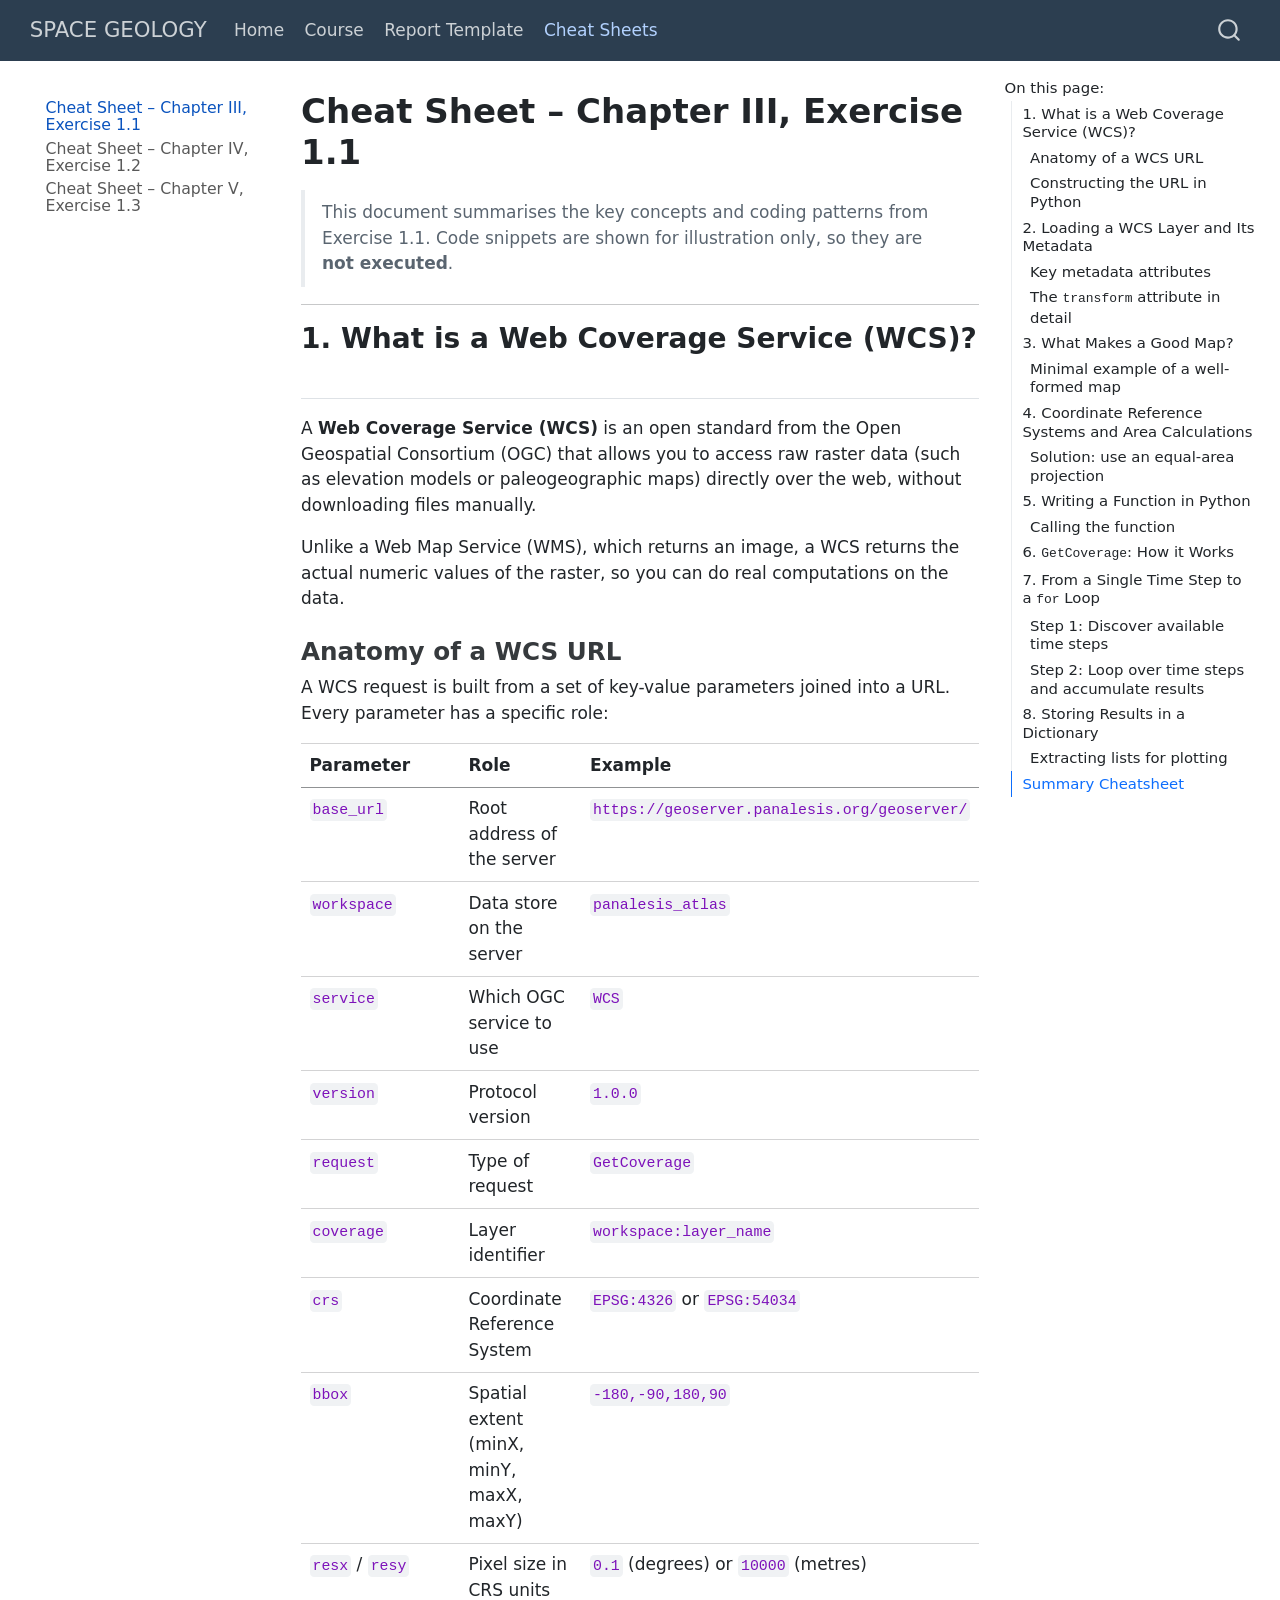
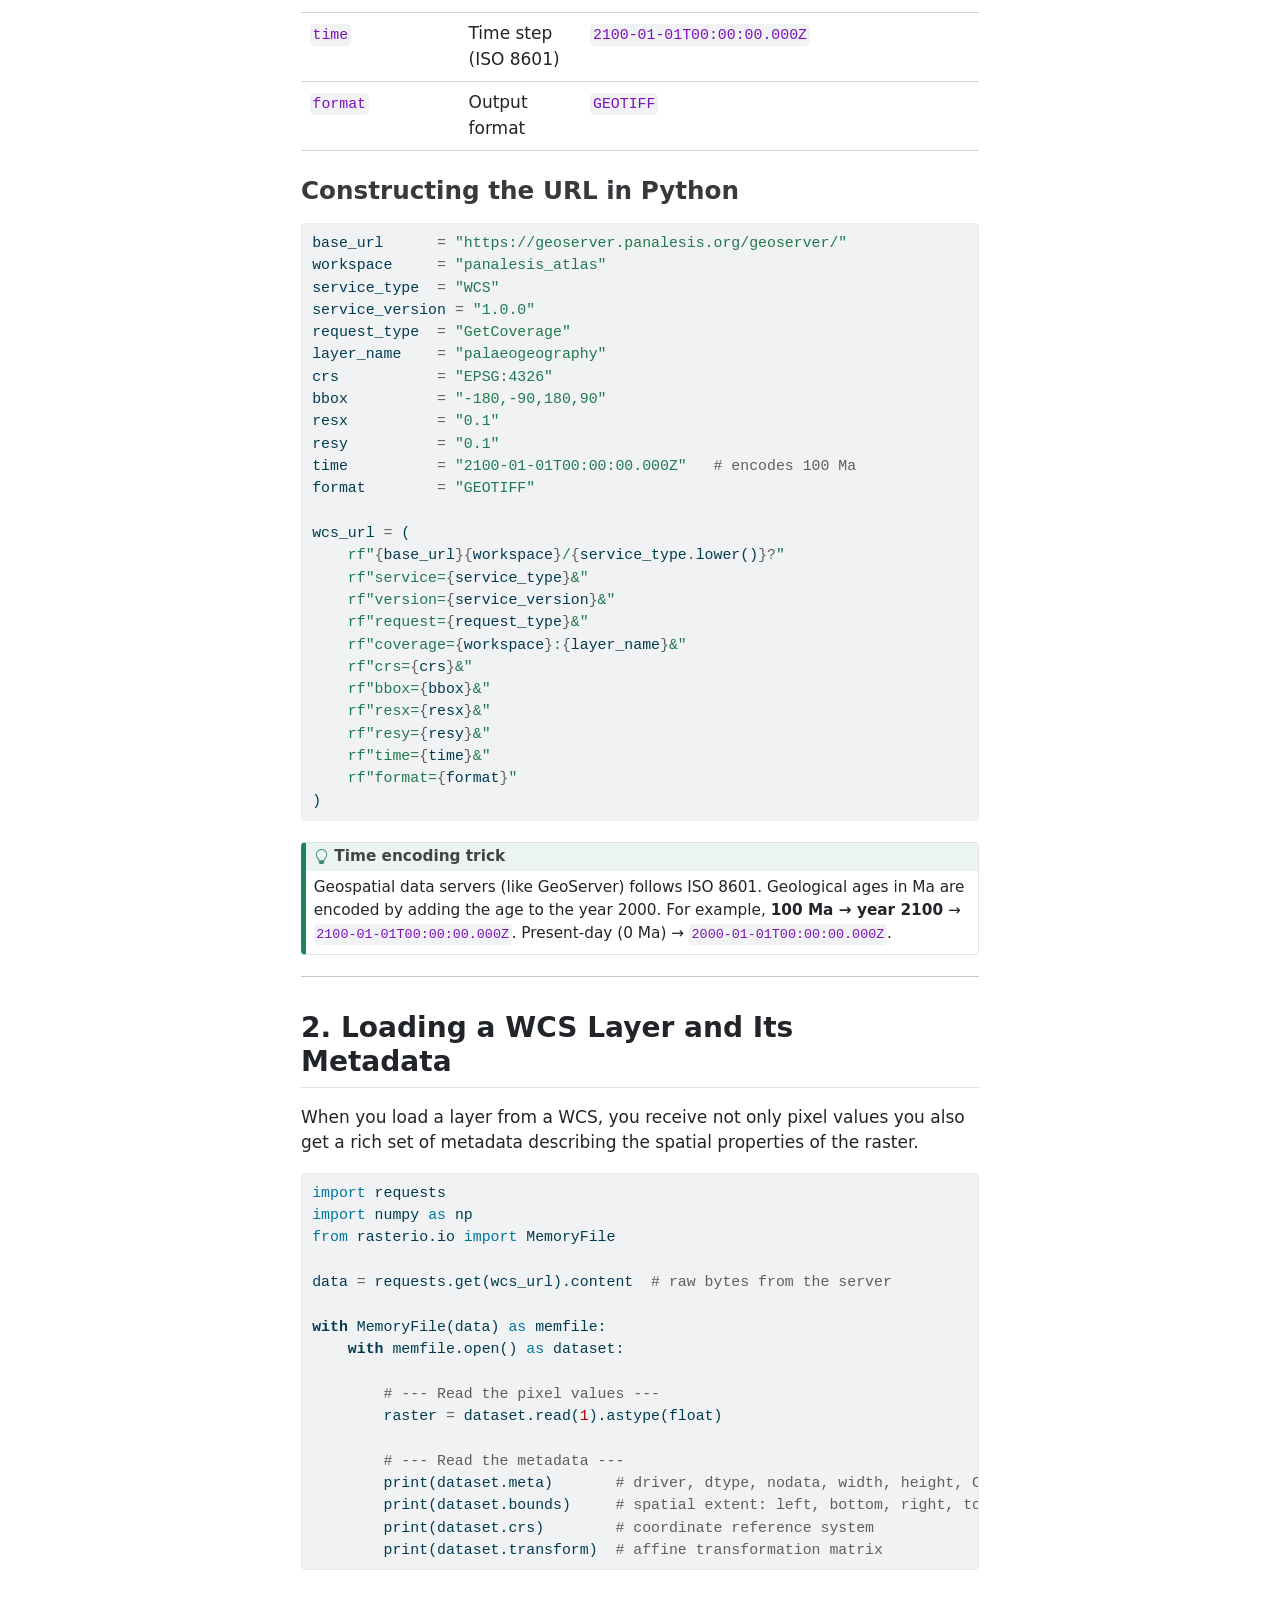
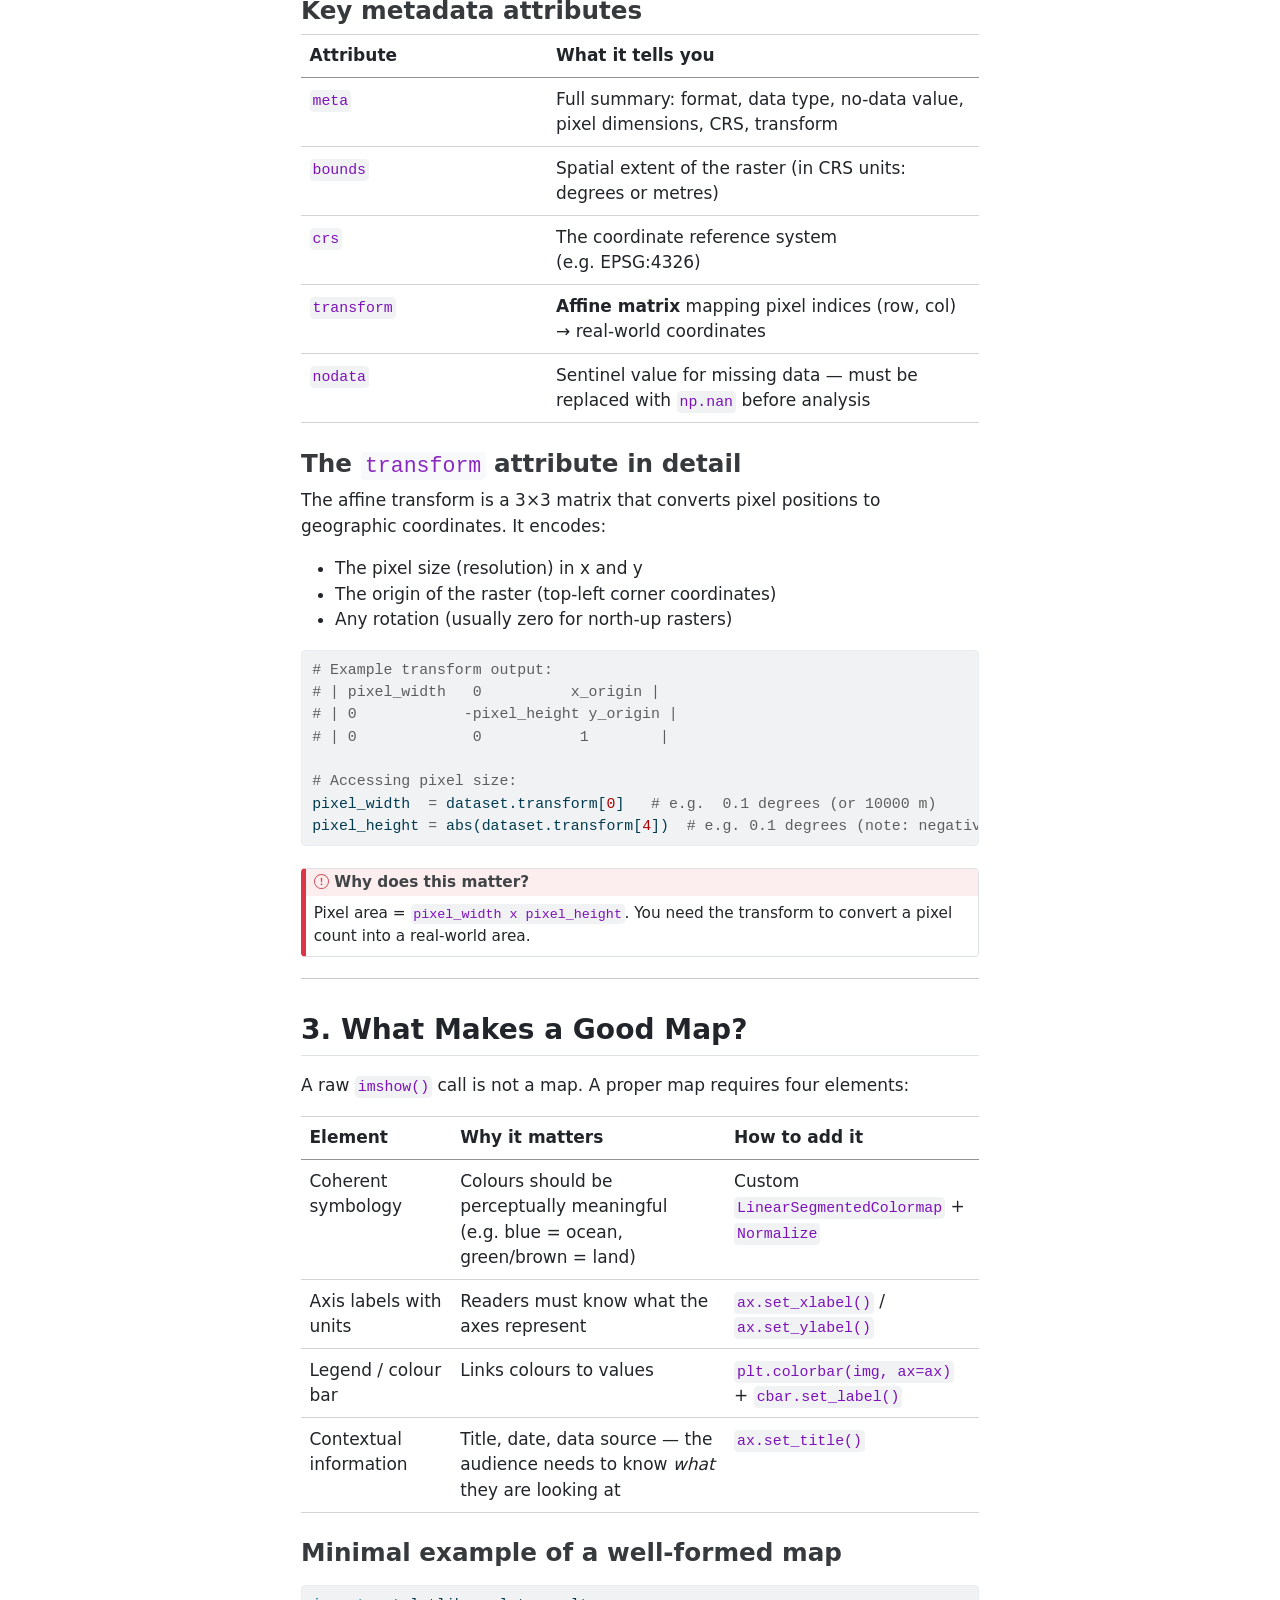
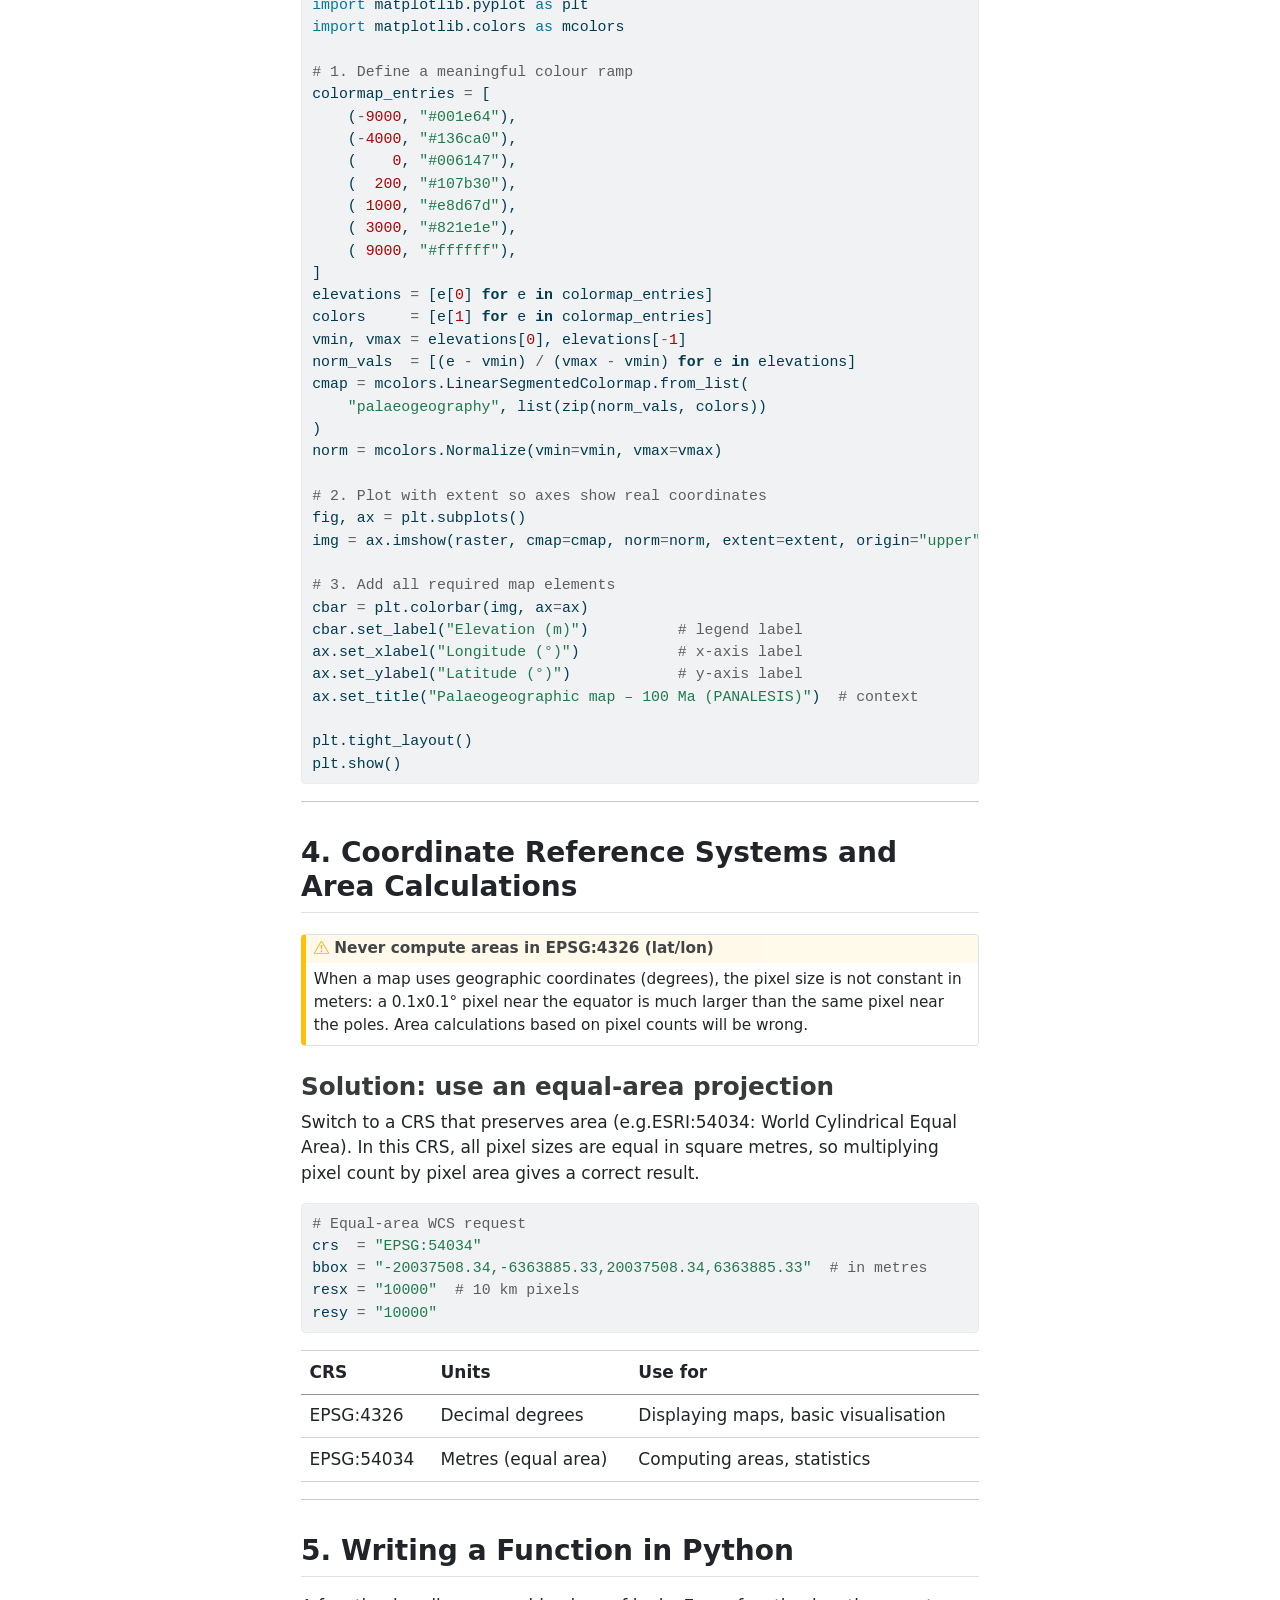
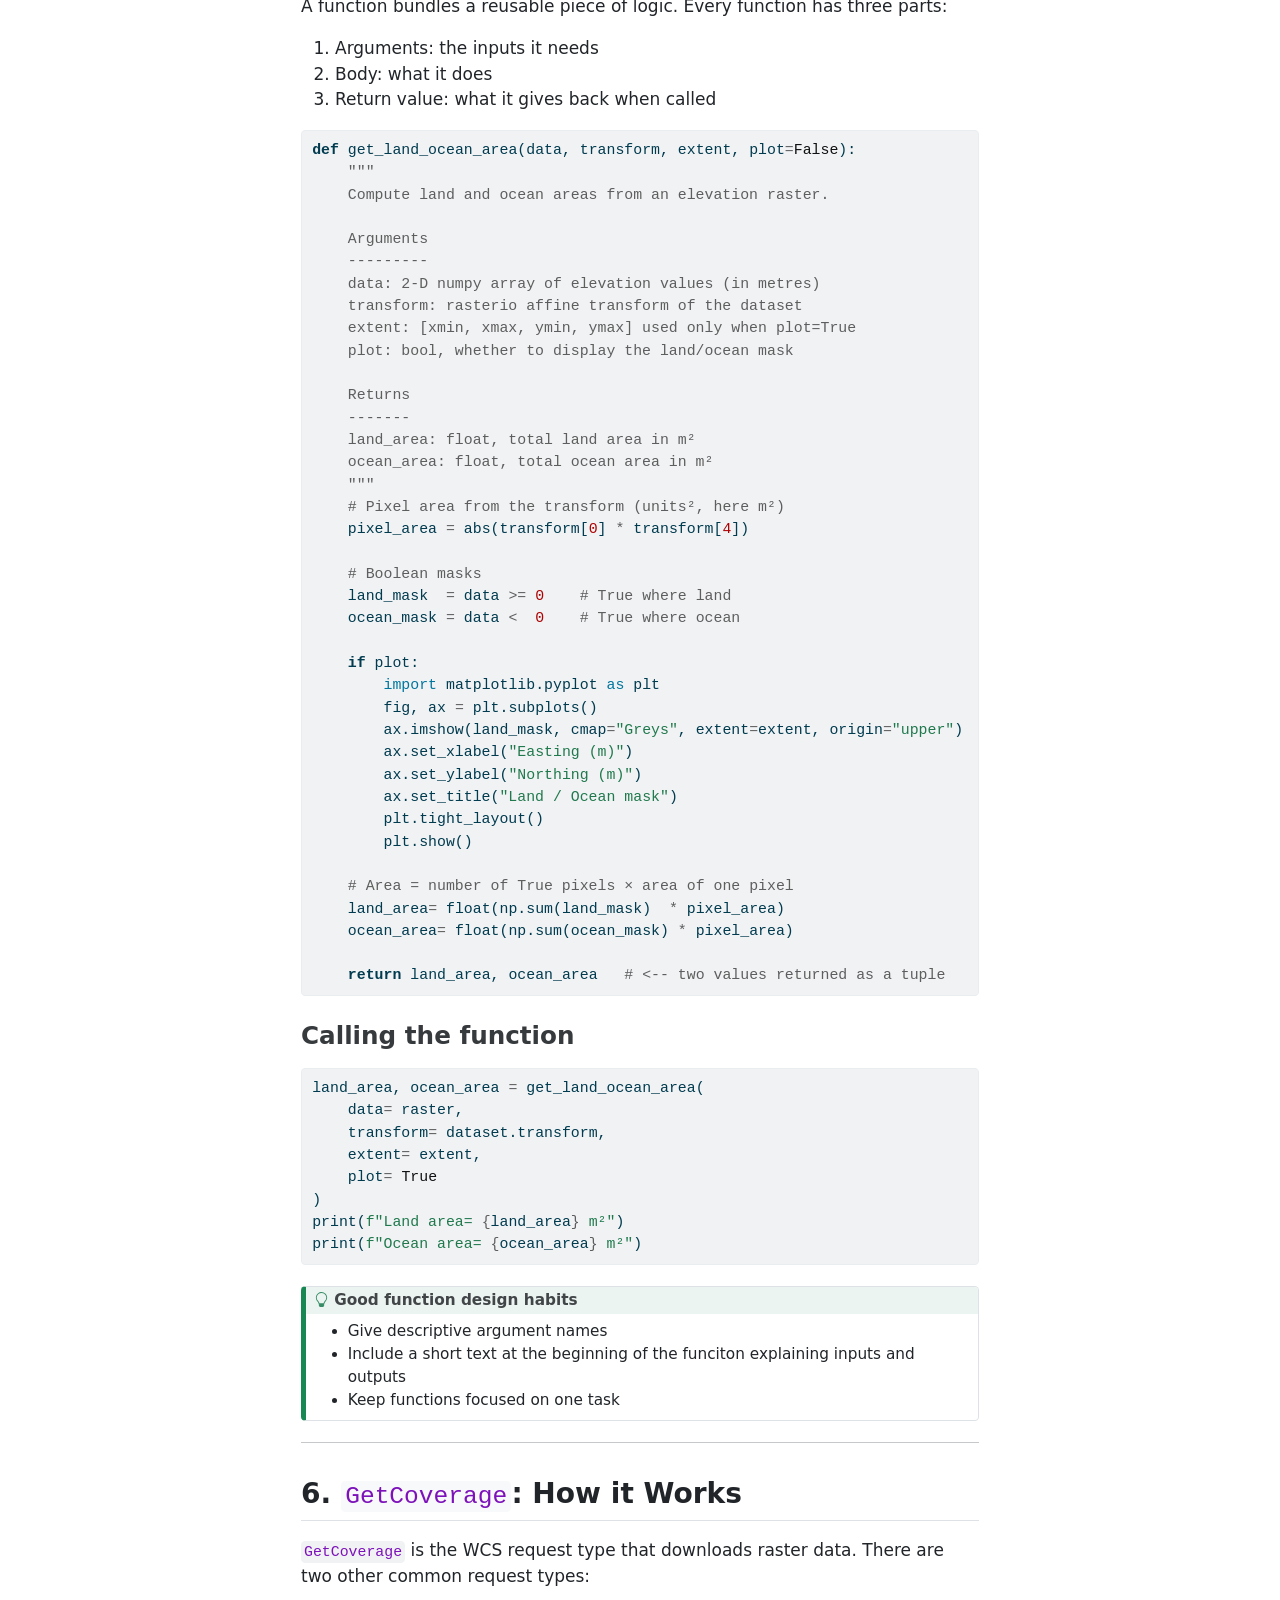
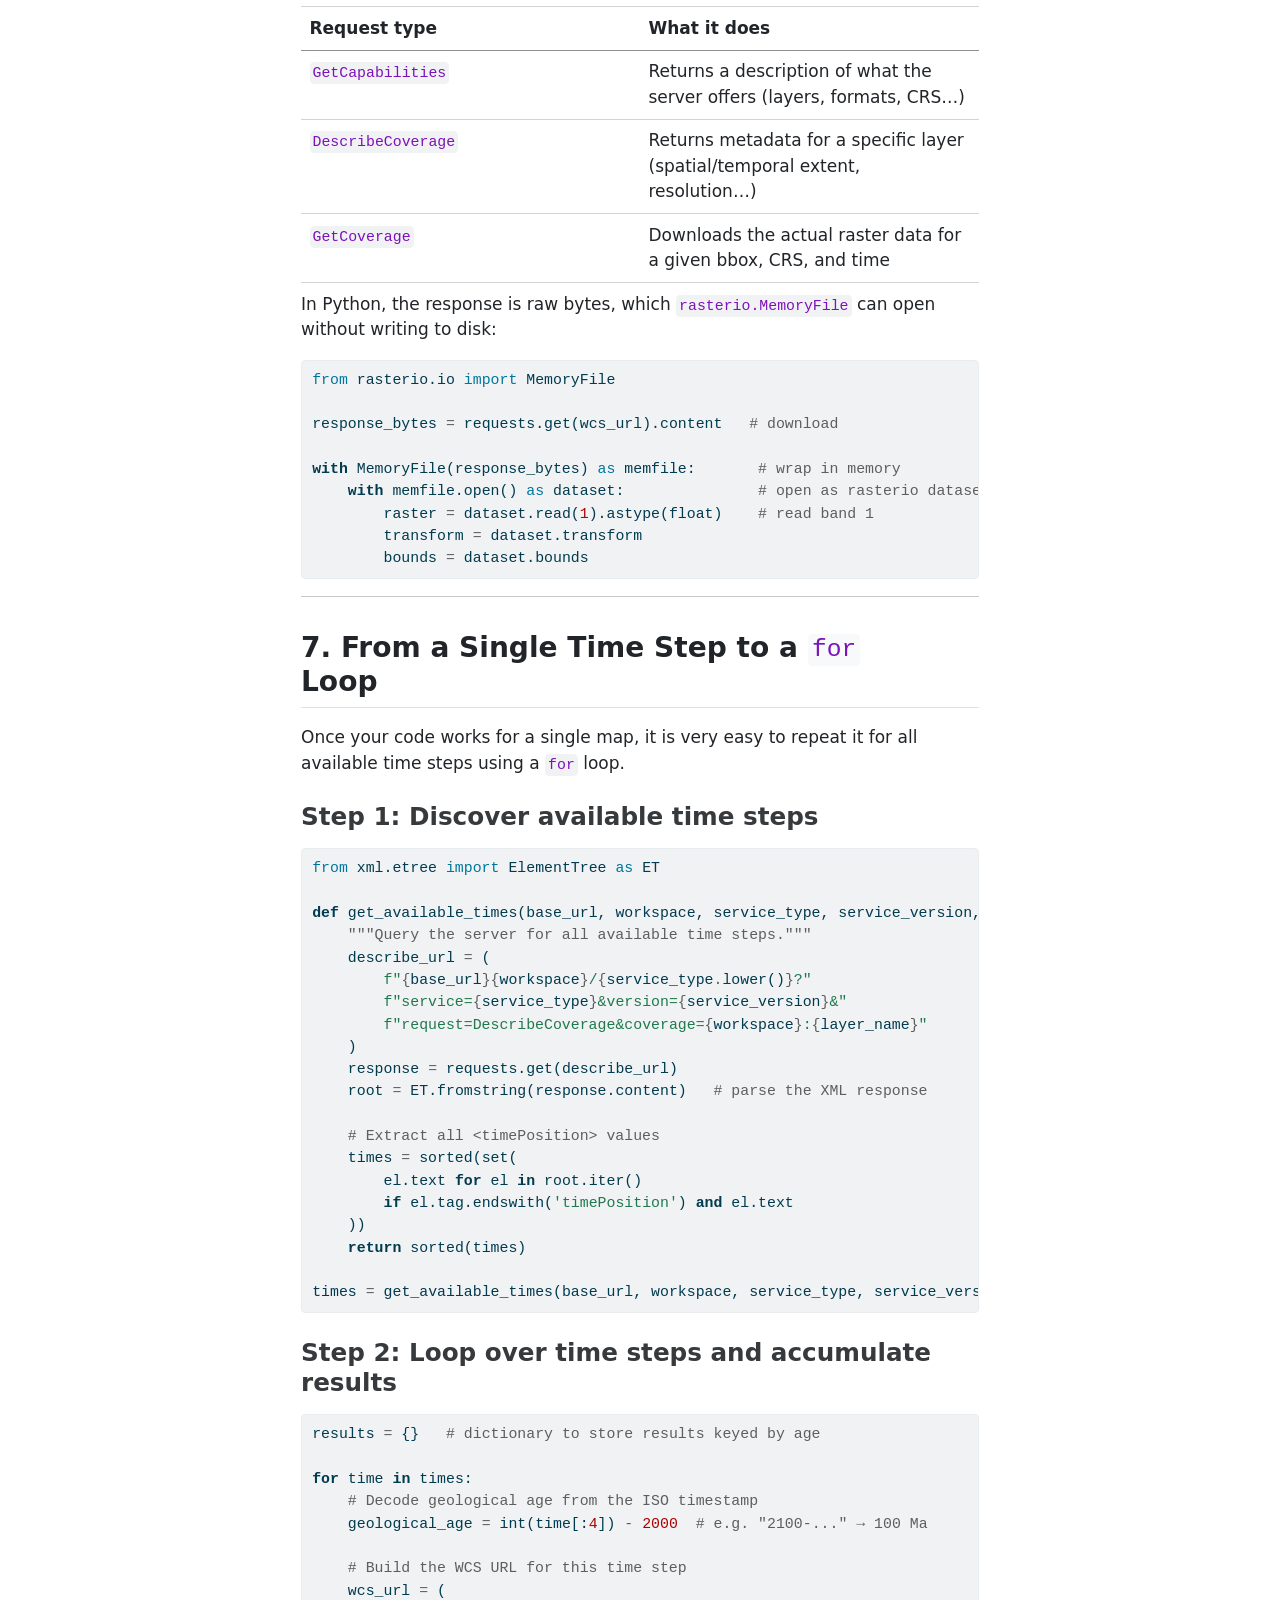
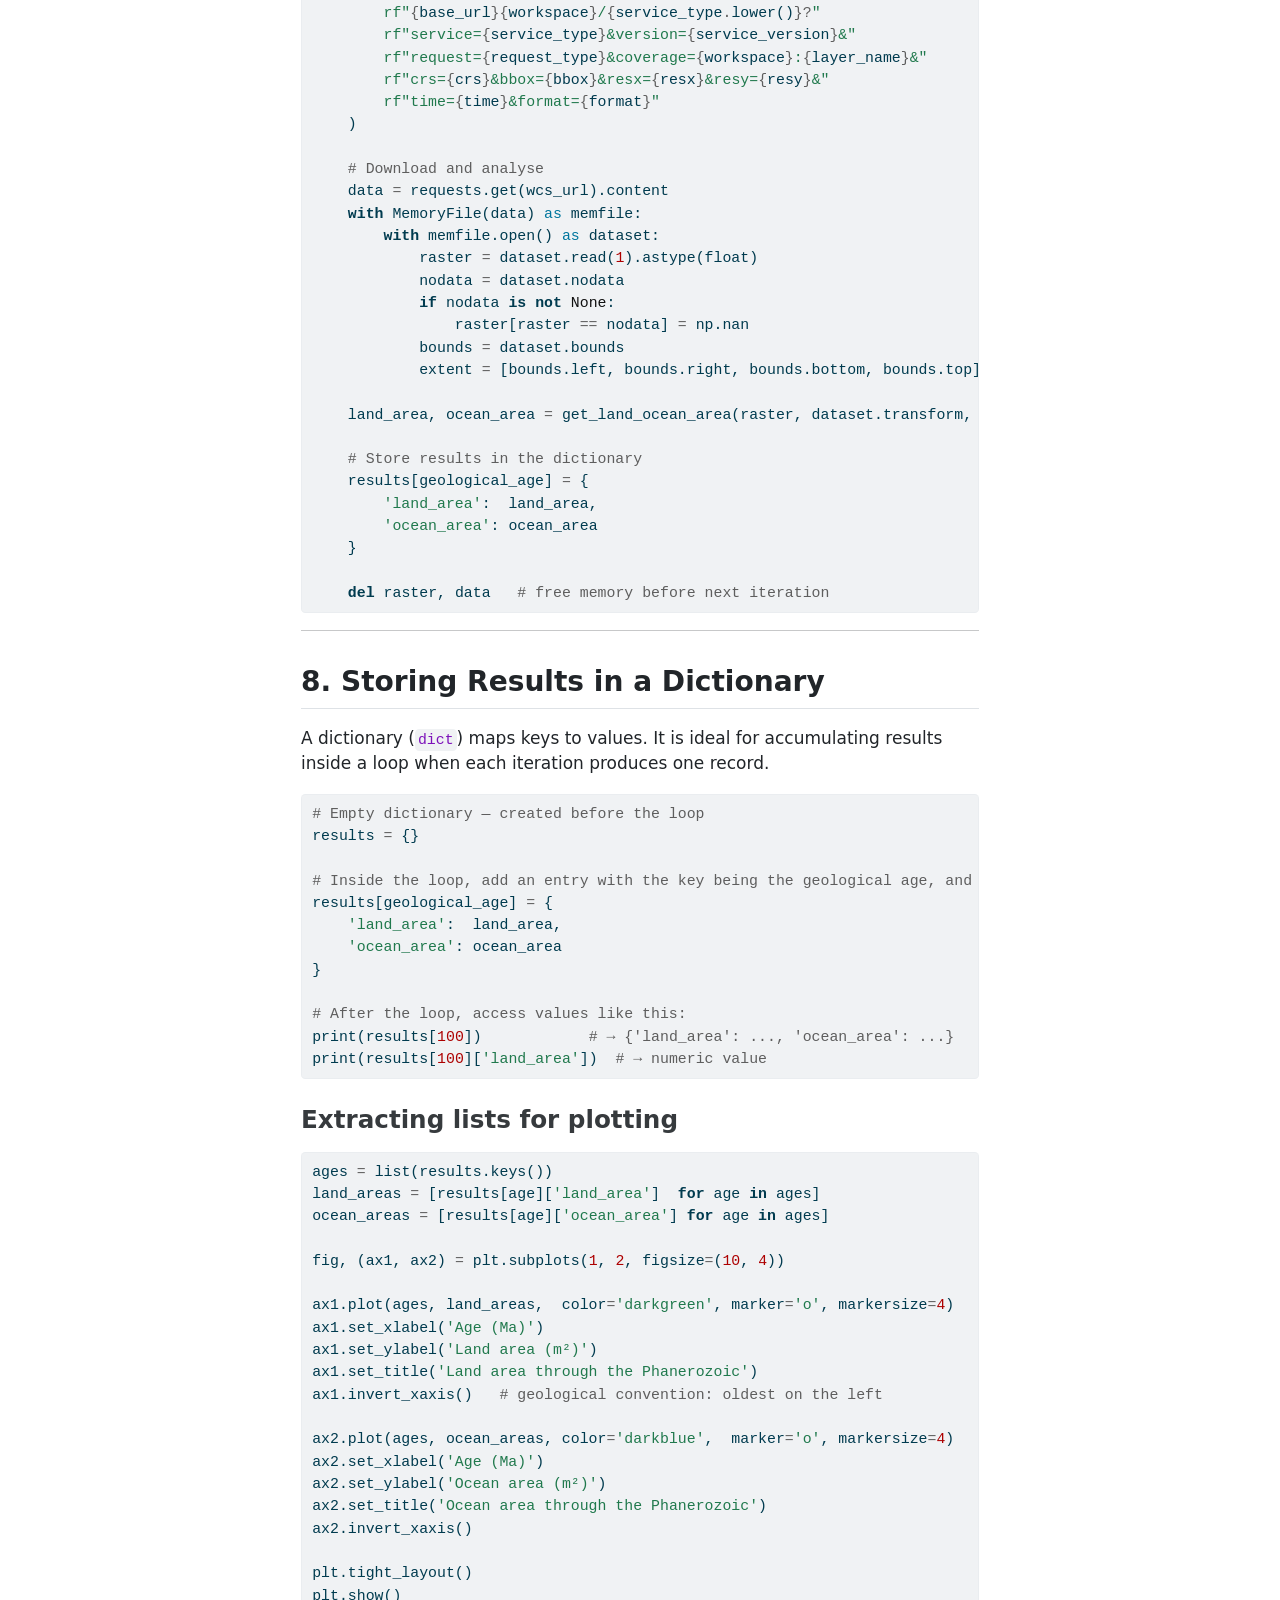
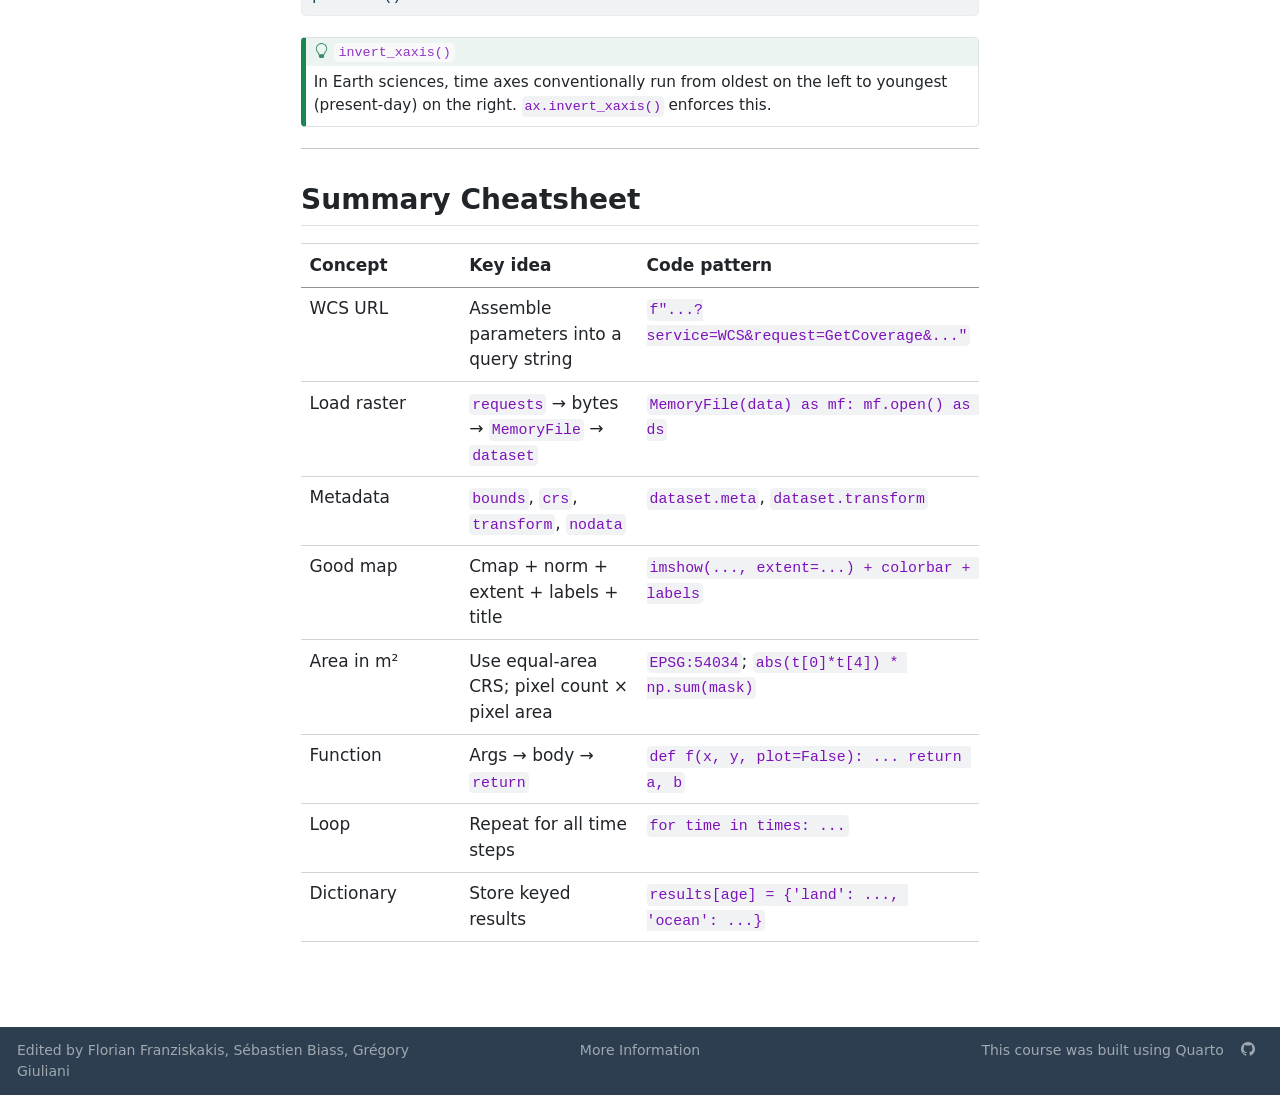
==== commit cc94f5a6: "Built site for gh-pages" ====
--- a/cheat_sheets/cheat_sheet_chapter3_ex1_1.html
+++ b/cheat_sheets/cheat_sheet_chapter3_ex1_1.html
@@ -77,7 +77,7 @@
 <link href="../site_libs/quarto-html/quarto-syntax-highlighting-845c23b38eaddc0f92fda52bfe77a8c8.css" rel="stylesheet" id="quarto-text-highlighting-styles">
 <script src="../site_libs/bootstrap/bootstrap.min.js"></script>
 <link href="../site_libs/bootstrap/bootstrap-icons.css" rel="stylesheet">
-<link href="../site_libs/bootstrap/bootstrap-28c44aa470ea313cc8c99381a8c300ab.min.css" rel="stylesheet" append-hash="true" id="quarto-bootstrap" data-mode="light">
+<link href="../site_libs/bootstrap/bootstrap-75d532de8a314a7843201c7216100883.min.css" rel="stylesheet" append-hash="true" id="quarto-bootstrap" data-mode="light">
 <script id="quarto-search-options" type="application/json">{
   "location": "navbar",
   "copy-button": false,
@@ -175,6 +175,12 @@
   <div class="sidebar-item-container"> 
   <a href="../cheat_sheets/cheat_sheet_chapter4_ex1_2.html" class="sidebar-item-text sidebar-link">
  <span class="menu-text">Cheat Sheet – Chapter IV, Exercise 1.2</span></a>
+  </div>
+</li>
+        <li class="sidebar-item">
+  <div class="sidebar-item-container"> 
+  <a href="../cheat_sheets/cheat_sheet_chapter5_ex1_3.html" class="sidebar-item-text sidebar-link">
+ <span class="menu-text">Cheat Sheet – Chapter V, Exercise 1.3</span></a>
   </div>
 </li>
     </ul>
@@ -330,7 +336,7 @@
 </section>
 <section id="constructing-the-url-in-python" class="level3">
 <h3 class="anchored" data-anchor-id="constructing-the-url-in-python">Constructing the URL in Python</h3>
-<div id="d4e58708" class="cell" data-execution_count="1">
+<div id="c1a90af9" class="cell" data-execution_count="1">
 <div class="code-copy-outer-scaffold"><div class="sourceCode cell-code" id="cb1"><pre class="sourceCode python code-with-copy"><code class="sourceCode python"><span id="cb1-1"><a href="#cb1-1" aria-hidden="true" tabindex="-1"></a>base_url      <span class="op">=</span> <span class="st">"https://geoserver.panalesis.org/geoserver/"</span></span>
 <span id="cb1-2"><a href="#cb1-2" aria-hidden="true" tabindex="-1"></a>workspace     <span class="op">=</span> <span class="st">"panalesis_atlas"</span></span>
 <span id="cb1-3"><a href="#cb1-3" aria-hidden="true" tabindex="-1"></a>service_type  <span class="op">=</span> <span class="st">"WCS"</span></span>
@@ -377,7 +383,7 @@
 <section id="loading-a-wcs-layer-and-its-metadata" class="level2">
 <h2 class="anchored" data-anchor-id="loading-a-wcs-layer-and-its-metadata">2. Loading a WCS Layer and Its Metadata</h2>
 <p>When you load a layer from a WCS, you receive not only pixel values you also get a rich set of metadata describing the spatial properties of the raster.</p>
-<div id="a5f68eff" class="cell" data-execution_count="2">
+<div id="f2342482" class="cell" data-execution_count="2">
 <div class="code-copy-outer-scaffold"><div class="sourceCode cell-code" id="cb2"><pre class="sourceCode python code-with-copy"><code class="sourceCode python"><span id="cb2-1"><a href="#cb2-1" aria-hidden="true" tabindex="-1"></a><span class="im">import</span> requests</span>
 <span id="cb2-2"><a href="#cb2-2" aria-hidden="true" tabindex="-1"></a><span class="im">import</span> numpy <span class="im">as</span> np</span>
 <span id="cb2-3"><a href="#cb2-3" aria-hidden="true" tabindex="-1"></a><span class="im">from</span> rasterio.io <span class="im">import</span> MemoryFile</span>
@@ -441,7 +447,7 @@
 <li>The origin of the raster (top-left corner coordinates)</li>
 <li>Any rotation (usually zero for north-up rasters)</li>
 </ul>
-<div id="bfdc3bc1" class="cell" data-execution_count="3">
+<div id="a95053db" class="cell" data-execution_count="3">
 <div class="code-copy-outer-scaffold"><div class="sourceCode cell-code" id="cb3"><pre class="sourceCode python code-with-copy"><code class="sourceCode python"><span id="cb3-1"><a href="#cb3-1" aria-hidden="true" tabindex="-1"></a><span class="co"># Example transform output:</span></span>
 <span id="cb3-2"><a href="#cb3-2" aria-hidden="true" tabindex="-1"></a><span class="co"># | pixel_width   0          x_origin |</span></span>
 <span id="cb3-3"><a href="#cb3-3" aria-hidden="true" tabindex="-1"></a><span class="co"># | 0            -pixel_height y_origin |</span></span>
@@ -508,7 +514,7 @@
 </table>
 <section id="minimal-example-of-a-well-formed-map" class="level3">
 <h3 class="anchored" data-anchor-id="minimal-example-of-a-well-formed-map">Minimal example of a well-formed map</h3>
-<div id="00ecacf1" class="cell" data-execution_count="4">
+<div id="a0078072" class="cell" data-execution_count="4">
 <div class="code-copy-outer-scaffold"><div class="sourceCode cell-code" id="cb4"><pre class="sourceCode python code-with-copy"><code class="sourceCode python"><span id="cb4-1"><a href="#cb4-1" aria-hidden="true" tabindex="-1"></a><span class="im">import</span> matplotlib.pyplot <span class="im">as</span> plt</span>
 <span id="cb4-2"><a href="#cb4-2" aria-hidden="true" tabindex="-1"></a><span class="im">import</span> matplotlib.colors <span class="im">as</span> mcolors</span>
 <span id="cb4-3"><a href="#cb4-3" aria-hidden="true" tabindex="-1"></a></span>
@@ -566,7 +572,7 @@
 <section id="solution-use-an-equal-area-projection" class="level3">
 <h3 class="anchored" data-anchor-id="solution-use-an-equal-area-projection">Solution: use an equal-area projection</h3>
 <p>Switch to a CRS that preserves area (e.g.ESRI:54034: World Cylindrical Equal Area). In this CRS, all pixel sizes are equal in square metres, so multiplying pixel count by pixel area gives a correct result.</p>
-<div id="17accb03" class="cell" data-execution_count="5">
+<div id="df84739c" class="cell" data-execution_count="5">
 <div class="code-copy-outer-scaffold"><div class="sourceCode cell-code" id="cb5"><pre class="sourceCode python code-with-copy"><code class="sourceCode python"><span id="cb5-1"><a href="#cb5-1" aria-hidden="true" tabindex="-1"></a><span class="co"># Equal-area WCS request</span></span>
 <span id="cb5-2"><a href="#cb5-2" aria-hidden="true" tabindex="-1"></a>crs  <span class="op">=</span> <span class="st">"EPSG:54034"</span></span>
 <span id="cb5-3"><a href="#cb5-3" aria-hidden="true" tabindex="-1"></a>bbox <span class="op">=</span> <span class="st">"-20037508.34,-6363885.33,20037508.34,6363885.33"</span>  <span class="co"># in metres</span></span>
@@ -605,7 +611,7 @@
 <li>Body: what it does</li>
 <li>Return value: what it gives back when called</li>
 </ol>
-<div id="0e1d5e19" class="cell" data-execution_count="6">
+<div id="67d76b21" class="cell" data-execution_count="6">
 <div class="code-copy-outer-scaffold"><div class="sourceCode cell-code" id="cb6"><pre class="sourceCode python code-with-copy"><code class="sourceCode python"><span id="cb6-1"><a href="#cb6-1" aria-hidden="true" tabindex="-1"></a><span class="kw">def</span> get_land_ocean_area(data, transform, extent, plot<span class="op">=</span><span class="va">False</span>):</span>
 <span id="cb6-2"><a href="#cb6-2" aria-hidden="true" tabindex="-1"></a>    <span class="co">"""</span></span>
 <span id="cb6-3"><a href="#cb6-3" aria-hidden="true" tabindex="-1"></a><span class="co">    Compute land and ocean areas from an elevation raster.</span></span>
@@ -647,7 +653,7 @@
 </div>
 <section id="calling-the-function" class="level3">
 <h3 class="anchored" data-anchor-id="calling-the-function">Calling the function</h3>
-<div id="0c221350" class="cell" data-execution_count="7">
+<div id="a4727c9d" class="cell" data-execution_count="7">
 <div class="code-copy-outer-scaffold"><div class="sourceCode cell-code" id="cb7"><pre class="sourceCode python code-with-copy"><code class="sourceCode python"><span id="cb7-1"><a href="#cb7-1" aria-hidden="true" tabindex="-1"></a>land_area, ocean_area <span class="op">=</span> get_land_ocean_area(</span>
 <span id="cb7-2"><a href="#cb7-2" aria-hidden="true" tabindex="-1"></a>    data<span class="op">=</span> raster,</span>
 <span id="cb7-3"><a href="#cb7-3" aria-hidden="true" tabindex="-1"></a>    transform<span class="op">=</span> dataset.transform,</span>
@@ -707,7 +713,7 @@
 </tbody>
 </table>
 <p>In Python, the response is raw bytes, which <code>rasterio.MemoryFile</code> can open without writing to disk:</p>
-<div id="1786bb62" class="cell" data-execution_count="8">
+<div id="2c48c9f3" class="cell" data-execution_count="8">
 <div class="code-copy-outer-scaffold"><div class="sourceCode cell-code" id="cb8"><pre class="sourceCode python code-with-copy"><code class="sourceCode python"><span id="cb8-1"><a href="#cb8-1" aria-hidden="true" tabindex="-1"></a><span class="im">from</span> rasterio.io <span class="im">import</span> MemoryFile</span>
 <span id="cb8-2"><a href="#cb8-2" aria-hidden="true" tabindex="-1"></a></span>
 <span id="cb8-3"><a href="#cb8-3" aria-hidden="true" tabindex="-1"></a>response_bytes <span class="op">=</span> requests.get(wcs_url).content   <span class="co"># download</span></span>
@@ -725,7 +731,7 @@
 <p>Once your code works for a single map, it is very easy to repeat it for all available time steps using a <code>for</code> loop.</p>
 <section id="step-1-discover-available-time-steps" class="level3">
 <h3 class="anchored" data-anchor-id="step-1-discover-available-time-steps">Step 1: Discover available time steps</h3>
-<div id="2bdd20b3" class="cell" data-execution_count="9">
+<div id="d61e8627" class="cell" data-execution_count="9">
 <div class="code-copy-outer-scaffold"><div class="sourceCode cell-code" id="cb9"><pre class="sourceCode python code-with-copy"><code class="sourceCode python"><span id="cb9-1"><a href="#cb9-1" aria-hidden="true" tabindex="-1"></a><span class="im">from</span> xml.etree <span class="im">import</span> ElementTree <span class="im">as</span> ET</span>
 <span id="cb9-2"><a href="#cb9-2" aria-hidden="true" tabindex="-1"></a></span>
 <span id="cb9-3"><a href="#cb9-3" aria-hidden="true" tabindex="-1"></a><span class="kw">def</span> get_available_times(base_url, workspace, service_type, service_version, layer_name):</span>
@@ -750,7 +756,7 @@
 </section>
 <section id="step-2-loop-over-time-steps-and-accumulate-results" class="level3">
 <h3 class="anchored" data-anchor-id="step-2-loop-over-time-steps-and-accumulate-results">Step 2: Loop over time steps and accumulate results</h3>
-<div id="66a25632" class="cell" data-execution_count="10">
+<div id="924fe95a" class="cell" data-execution_count="10">
 <div class="code-copy-outer-scaffold"><div class="sourceCode cell-code" id="cb10"><pre class="sourceCode python code-with-copy"><code class="sourceCode python"><span id="cb10-1"><a href="#cb10-1" aria-hidden="true" tabindex="-1"></a>results <span class="op">=</span> {}   <span class="co"># dictionary to store results keyed by age</span></span>
 <span id="cb10-2"><a href="#cb10-2" aria-hidden="true" tabindex="-1"></a></span>
 <span id="cb10-3"><a href="#cb10-3" aria-hidden="true" tabindex="-1"></a><span class="cf">for</span> time <span class="kw">in</span> times:</span>
@@ -793,7 +799,7 @@
 <section id="storing-results-in-a-dictionary" class="level2">
 <h2 class="anchored" data-anchor-id="storing-results-in-a-dictionary">8. Storing Results in a Dictionary</h2>
 <p>A dictionary (<code>dict</code>) maps keys to values. It is ideal for accumulating results inside a loop when each iteration produces one record.</p>
-<div id="7c9773f8" class="cell" data-execution_count="11">
+<div id="a98f407d" class="cell" data-execution_count="11">
 <div class="code-copy-outer-scaffold"><div class="sourceCode cell-code" id="cb11"><pre class="sourceCode python code-with-copy"><code class="sourceCode python"><span id="cb11-1"><a href="#cb11-1" aria-hidden="true" tabindex="-1"></a><span class="co"># Empty dictionary — created before the loop</span></span>
 <span id="cb11-2"><a href="#cb11-2" aria-hidden="true" tabindex="-1"></a>results <span class="op">=</span> {}</span>
 <span id="cb11-3"><a href="#cb11-3" aria-hidden="true" tabindex="-1"></a></span>
@@ -809,7 +815,7 @@
 </div>
 <section id="extracting-lists-for-plotting" class="level3">
 <h3 class="anchored" data-anchor-id="extracting-lists-for-plotting">Extracting lists for plotting</h3>
-<div id="70984cc9" class="cell" data-execution_count="12">
+<div id="4aa95ef7" class="cell" data-execution_count="12">
 <div class="code-copy-outer-scaffold"><div class="sourceCode cell-code" id="cb12"><pre class="sourceCode python code-with-copy"><code class="sourceCode python"><span id="cb12-1"><a href="#cb12-1" aria-hidden="true" tabindex="-1"></a>ages <span class="op">=</span> <span class="bu">list</span>(results.keys())</span>
 <span id="cb12-2"><a href="#cb12-2" aria-hidden="true" tabindex="-1"></a>land_areas <span class="op">=</span> [results[age][<span class="st">'land_area'</span>]  <span class="cf">for</span> age <span class="kw">in</span> ages]</span>
 <span id="cb12-3"><a href="#cb12-3" aria-hidden="true" tabindex="-1"></a>ocean_areas <span class="op">=</span> [results[age][<span class="st">'ocean_area'</span>] <span class="cf">for</span> age <span class="kw">in</span> ages]</span>
